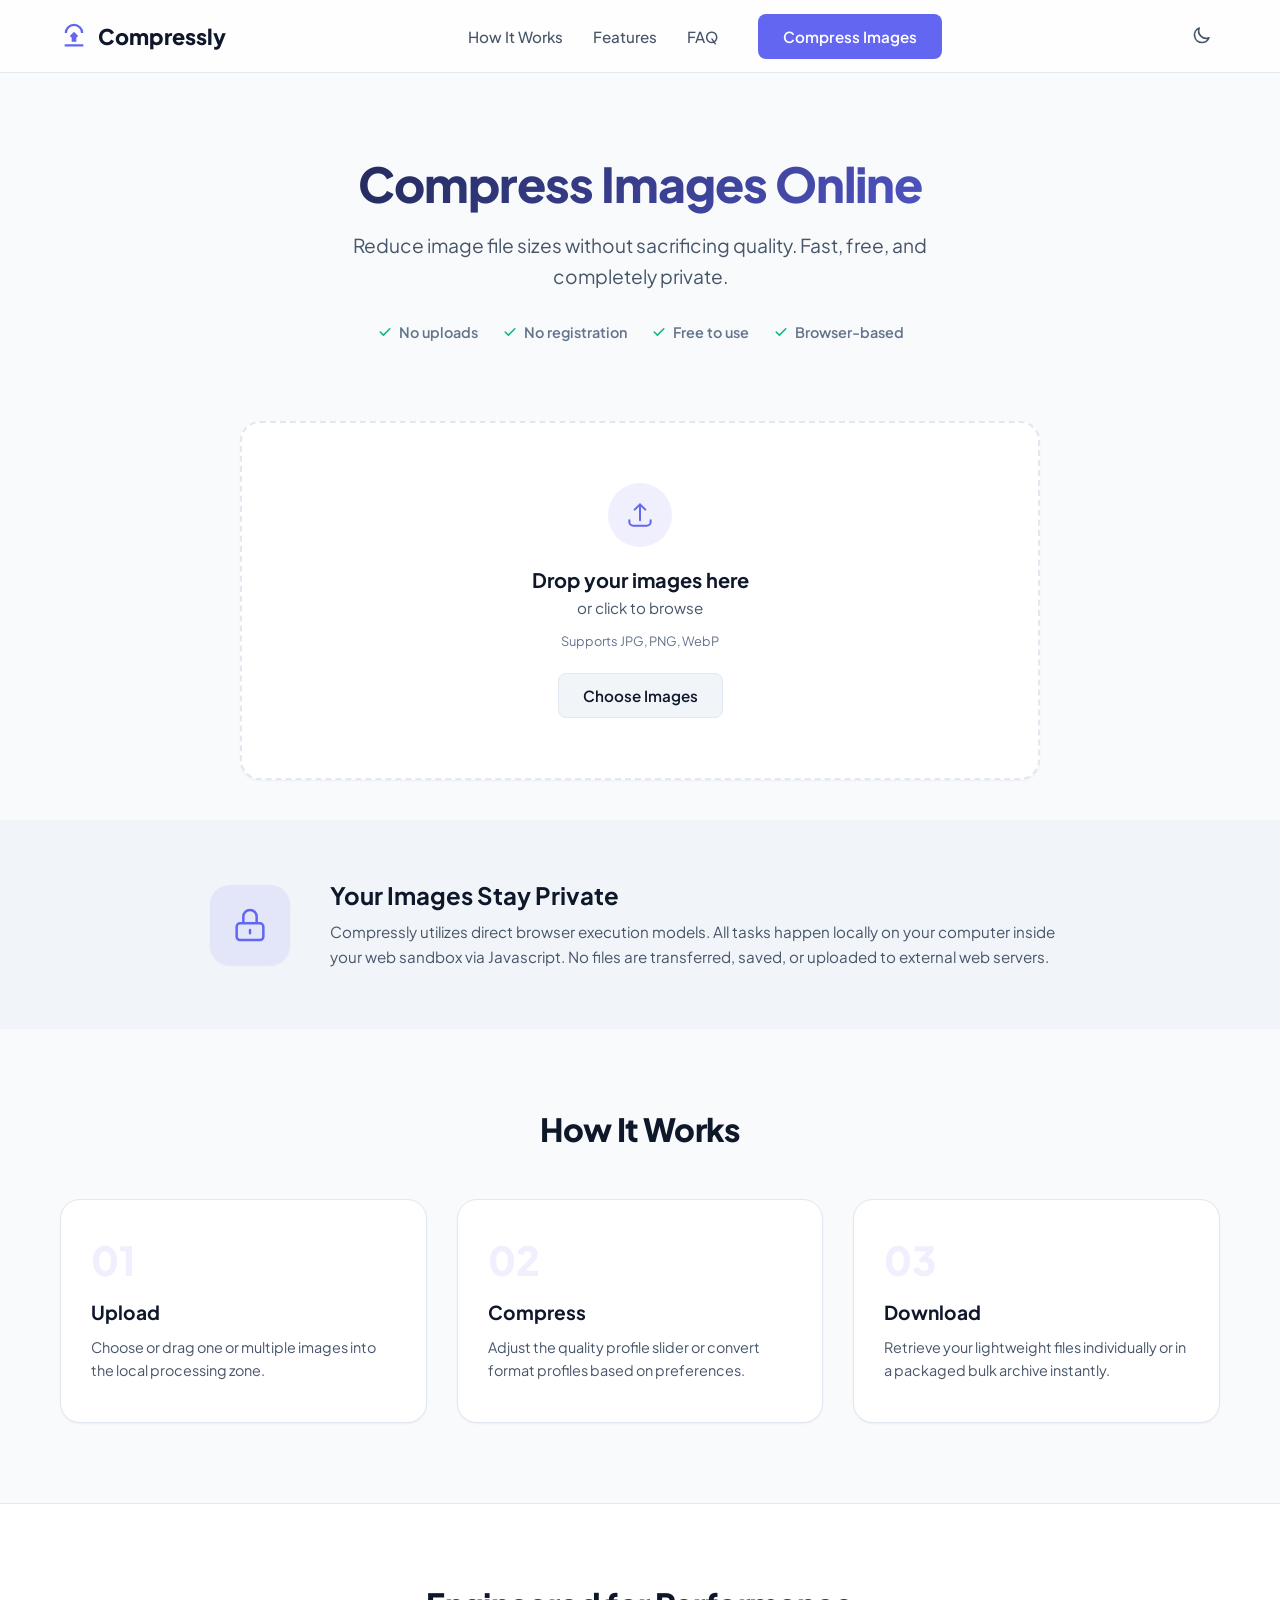
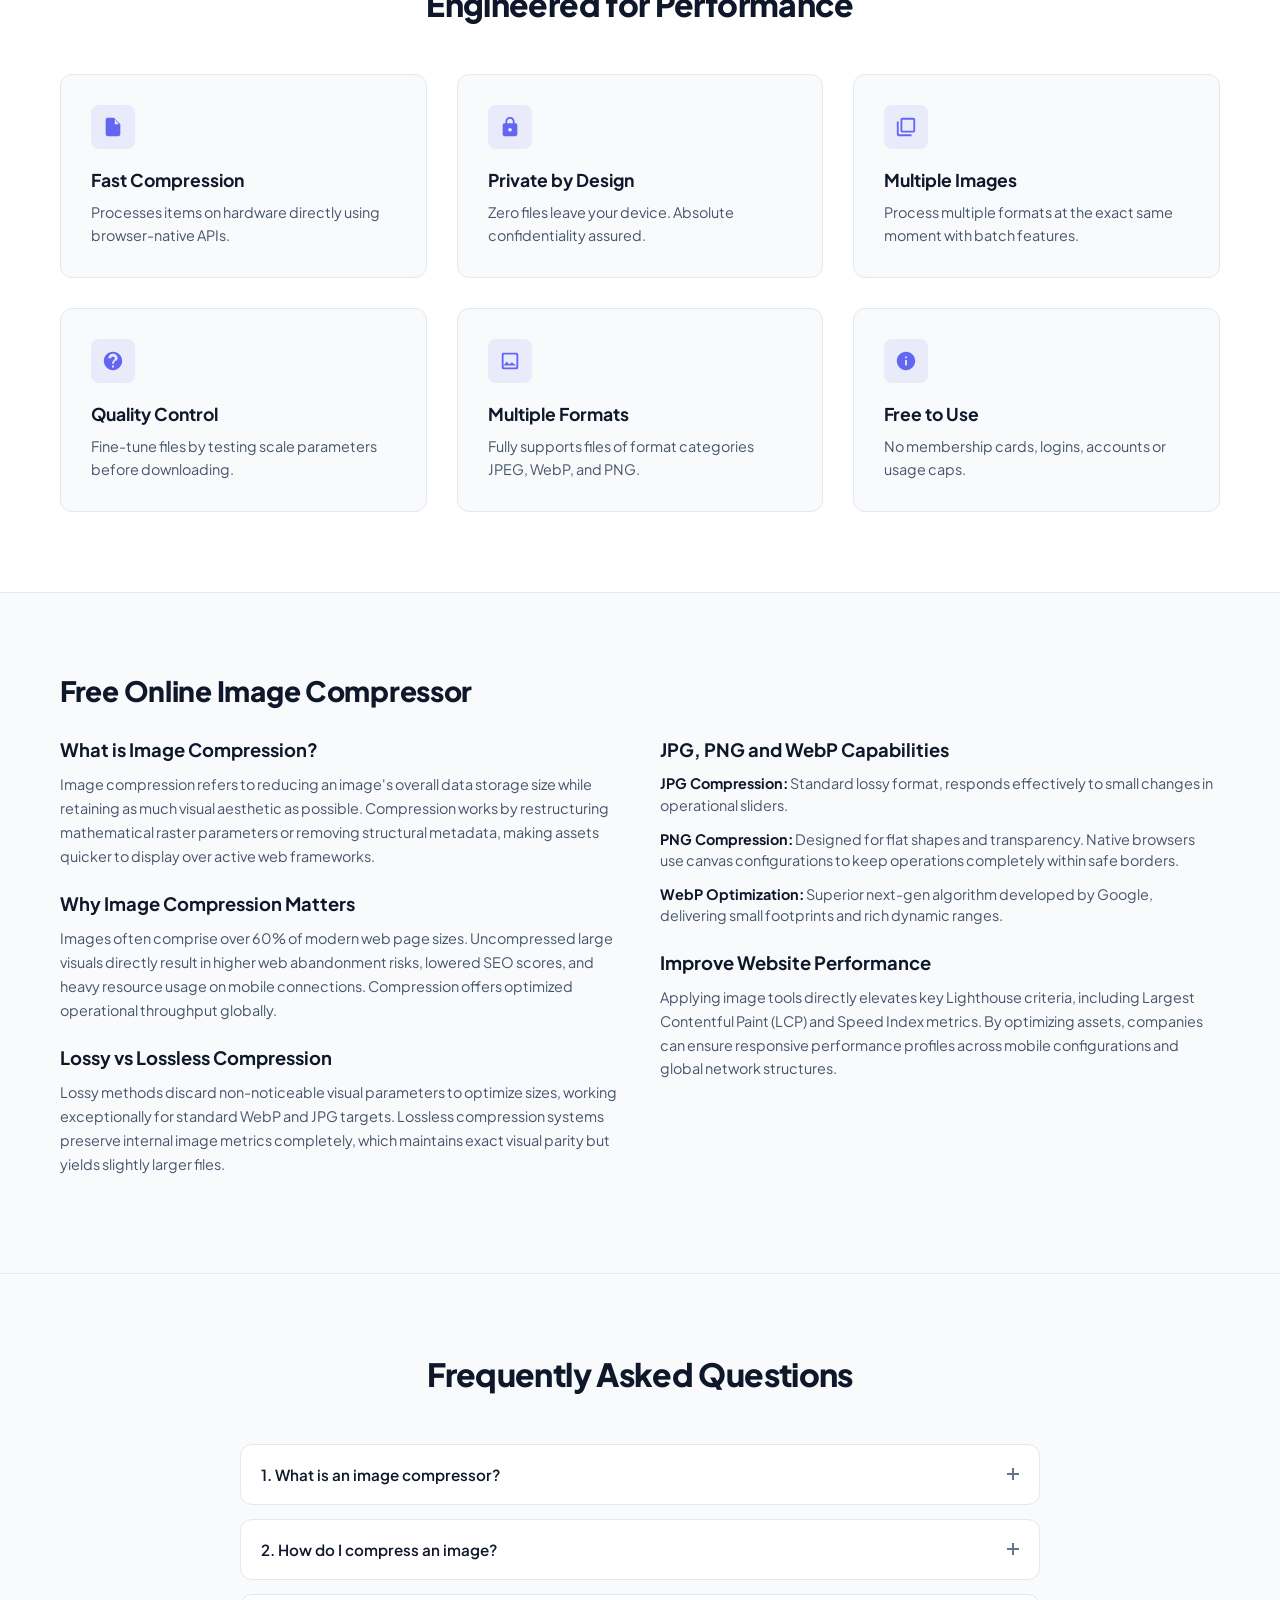
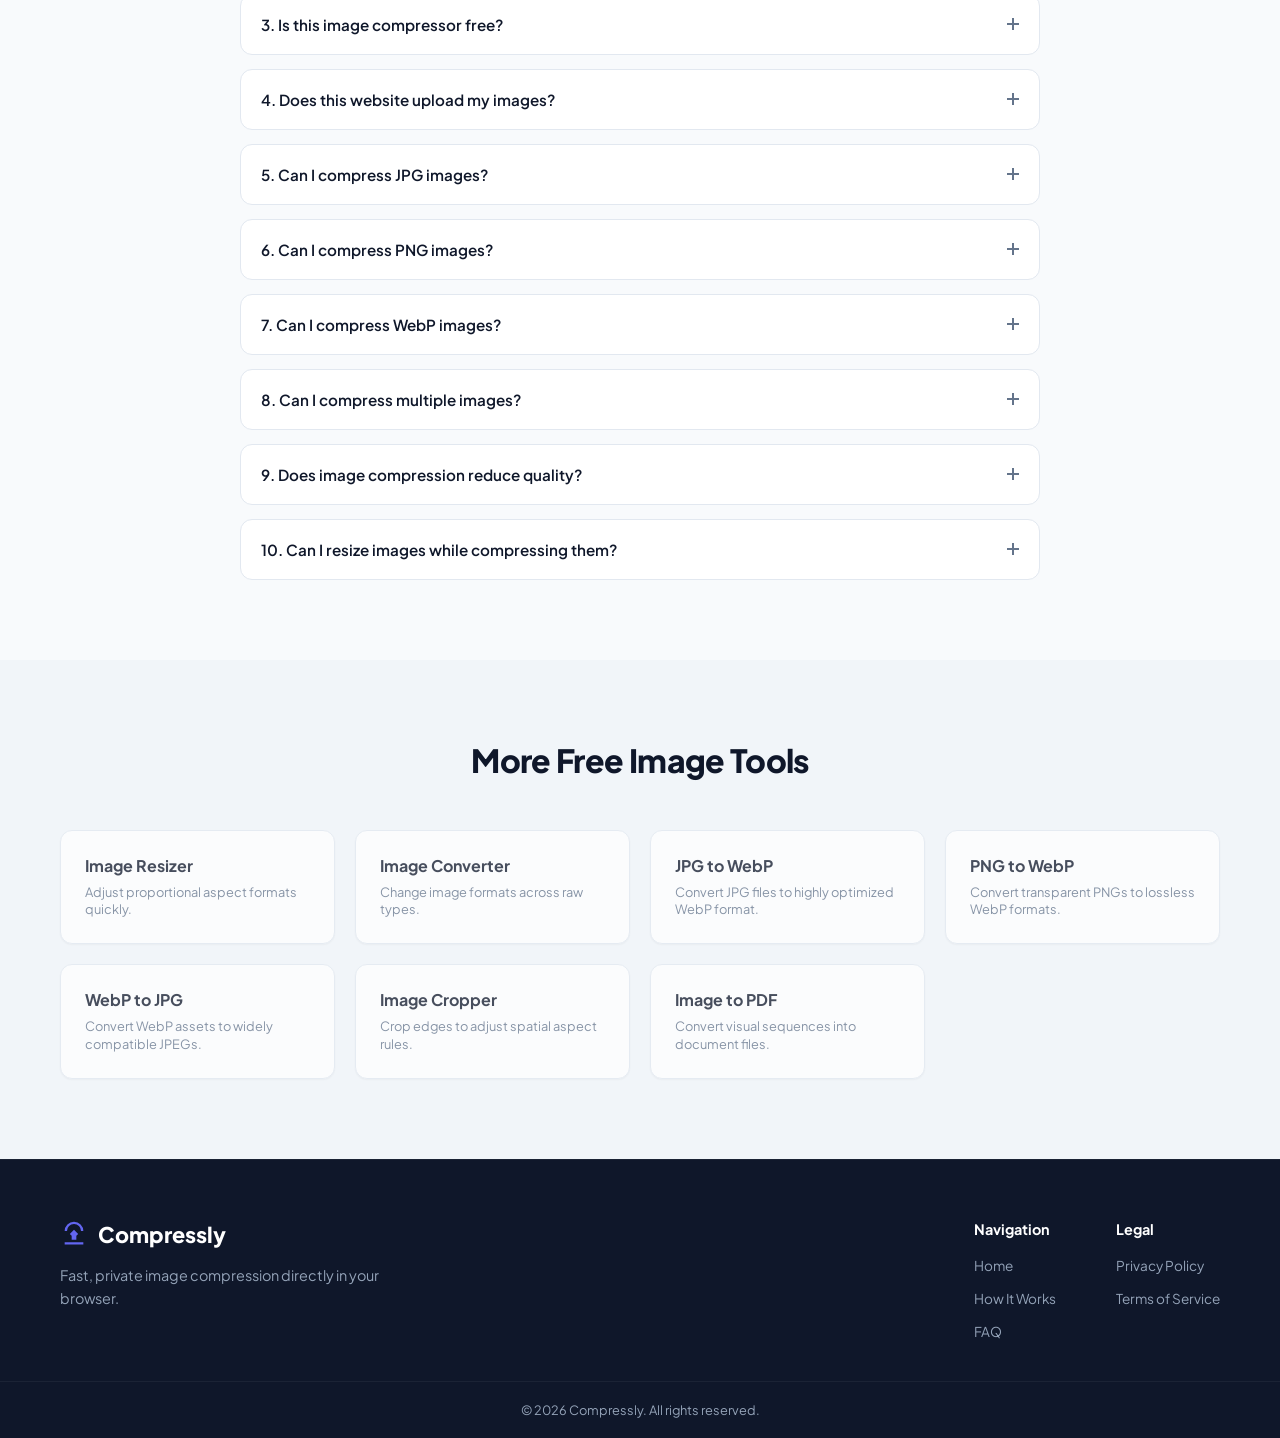
==== index.html @ 19b6eef5 "Add files via upload" ====
<!DOCTYPE html>
<html lang="en">
<head>
  <meta charset="UTF-8">
  <meta name="viewport" content="width=device-width, initial-scale=1.0">
  <title>Image Compressor - Compress Images Online Free | Compressly</title>
  <meta name="description" content="Compress JPG, PNG and WebP images online for free. Reduce image file size while maintaining quality. Fast, private and browser-based.">
  
  <!-- Canonical URL Placeholder -->
  <link rel="canonical" href="https://compressly.example.com/">
  
  <!-- Favicon References (Standard System Icons) -->
  <link rel="icon" type="image/svg+xml" href="data:image/svg+xml,%3Csvg xmlns='http://www.w3.org/2000/svg' viewBox='0 0 24 24' fill='%236366f1'%3E%3Cpath d='M4 19h16v2H4zm10-5.59L15.59 12 12 8.41 8.41 12 10 13.59V17h4zm-2-12a8 8 0 00-8 8h2a6 6 0 1112 0h2a8 8 0 00-8-8z'/%3E%3C/svg%3E">
  
  <!-- Open Graph / Facebook -->
  <meta property="og:type" content="website">
  <meta property="og:url" content="https://compressly.example.com/">
  <meta property="og:title" content="Image Compressor - Compress Images Online Free | Compressly">
  <meta property="og:description" content="Compress JPG, PNG and WebP images online for free. Reduce image file size while maintaining quality. Fast, private and browser-based.">
  <meta property="og:image" content="data:image/svg+xml,%3Csvg xmlns='http://www.w3.org/2000/svg' width='1200' height='630' viewBox='0 0 1200 630'%3E%3Crect width='100%25' height='100%25' fill='%230f172a'/%3E%3Ctext x='50%25' y='50%25' dominant-baseline='middle' text-anchor='middle' fill='%236366f1' font-family='sans-serif' font-size='64' font-weight='bold'%3ECompressly%3C/text%3E%3C/svg%3E">

  <!-- Twitter -->
  <meta property="twitter:card" content="summary_large_image">
  <meta property="twitter:url" content="https://compressly.example.com/">
  <meta property="twitter:title" content="Image Compressor - Compress Images Online Free | Compressly">
  <meta property="twitter:description" content="Compress JPG, PNG and WebP images online for free. Reduce image file size while maintaining quality. Fast, private and browser-based.">
  
  <meta name="theme-color" content="#6366f1">

  <!-- Stylesheet -->
  <link rel="stylesheet" href="style.css">

  <!-- Google Fonts Preconnect -->
  <link rel="preconnect" href="https://fonts.googleapis.com">
  <link rel="preconnect" href="https://fonts.gstatic.com" crossorigin>
  <link href="https://fonts.googleapis.com/css2?family=Plus+Jakarta+Sans:wght@400;500;600;700;800&display=swap" rel="stylesheet">

  <!-- JSZip CDN for in-browser client-side ZIP packaging -->
  <script src="https://cdnjs.cloudflare.com/ajax/libs/jszip/3.10.1/jszip.min.js" defer></script>
  
  <!-- Structured Data JSON-LD -->
  <script type="application/ld+json">
  {
    "@context": "https://schema.org",
    "@type": "SoftwareApplication",
    "name": "Compressly",
    "operatingSystem": "All",
    "applicationCategory": "MultimediaApplication",
    "offers": {
      "@type": "Offer",
      "price": "0",
      "priceCurrency": "USD"
    },
    "description": "Compress JPG, PNG and WebP images online for free. Reduce image file size while maintaining quality. Fast, private and browser-based image compressor."
  }
  </script>
</head>
<body>

  <!-- HEADER -->
  <header class="header">
    <div class="container header-container">
      <a href="index.html" class="logo" aria-label="Compressly Home">
        <svg class="logo-icon" xmlns="http://www.w3.org/2000/svg" viewBox="0 0 24 24" fill="currentColor">
          <path d="M4 19h16v2H4zm10-5.59L15.59 12 12 8.41 8.41 12 10 13.59V17h4zm-2-12a8 8 0 00-8 8h2a6 6 0 1112 0h2a8 8 0 00-8-8z"/>
        </svg>
        <span>Compressly</span>
      </a>

      <nav class="nav" id="navMenu">
        <ul class="nav-list">
          <li><a href="#how-it-works" class="nav-link">How It Works</a></li>
          <li><a href="#features" class="nav-link">Features</a></li>
          <li><a href="#faq" class="nav-link">FAQ</a></li>
        </ul>
        <a href="#compress-tool" class="btn btn-primary nav-btn">Compress Images</a>
      </nav>

      <div class="header-controls">
        <button id="themeToggle" class="theme-toggle" aria-label="Toggle visual theme">
          <!-- Moon Icon (Light Mode Visible) -->
          <svg class="icon-moon" xmlns="http://www.w3.org/2000/svg" fill="none" viewBox="0 0 24 24" stroke="currentColor">
            <path stroke-linecap="round" stroke-linejoin="round" stroke-width="2" d="M20.354 15.354A9 9 0 018.646 3.646 9.003 9.003 0 0012 21a9.003 9.003 0 008.354-5.646z" />
          </svg>
          <!-- Sun Icon (Dark Mode Visible) -->
          <svg class="icon-sun" xmlns="http://www.w3.org/2000/svg" fill="none" viewBox="0 0 24 24" stroke="currentColor">
            <path stroke-linecap="round" stroke-linejoin="round" stroke-width="2" d="M12 3v1m0 16v1m9-9h-1M4 12H3m15.364-6.364l-.707.707M6.343 17.657l-.707.707m0-12.728l.707.707m12.728 12.728l.707.707M12 8a4 4 0 100 8 4 4 0 000-8z" />
          </svg>
        </button>

        <button class="hamburger" id="hamburgerBtn" aria-label="Toggle navigation menu" aria-expanded="false">
          <span class="bar"></span>
          <span class="bar"></span>
          <span class="bar"></span>
        </button>
      </div>
    </div>
  </header>

  <main>
    <!-- HERO SECTION -->
    <section class="hero">
      <div class="container hero-container">
        <h1 class="hero-title">Compress Images Online</h1>
        <p class="hero-subtitle">Reduce image file sizes without sacrificing quality. Fast, free, and completely private.</p>
        
        <div class="trust-indicators">
          <span class="trust-item">
            <svg class="trust-icon" viewBox="0 0 20 20" fill="currentColor">
              <path fill-rule="evenodd" d="M16.707 5.293a1 1 0 010 1.414l-8 8a1 1 0 01-1.414 0l-4-4a1 1 0 011.414-1.414L8 12.586l7.293-7.293a1 1 0 011.414 0z" clip-rule="evenodd"/>
            </svg>
            No uploads
          </span>
          <span class="trust-item">
            <svg class="trust-icon" viewBox="0 0 20 20" fill="currentColor">
              <path fill-rule="evenodd" d="M16.707 5.293a1 1 0 010 1.414l-8 8a1 1 0 01-1.414 0l-4-4a1 1 0 011.414-1.414L8 12.586l7.293-7.293a1 1 0 011.414 0z" clip-rule="evenodd"/>
            </svg>
            No registration
          </span>
          <span class="trust-item">
            <svg class="trust-icon" viewBox="0 0 20 20" fill="currentColor">
              <path fill-rule="evenodd" d="M16.707 5.293a1 1 0 010 1.414l-8 8a1 1 0 01-1.414 0l-4-4a1 1 0 011.414-1.414L8 12.586l7.293-7.293a1 1 0 011.414 0z" clip-rule="evenodd"/>
            </svg>
            Free to use
          </span>
          <span class="trust-item">
            <svg class="trust-icon" viewBox="0 0 20 20" fill="currentColor">
              <path fill-rule="evenodd" d="M16.707 5.293a1 1 0 010 1.414l-8 8a1 1 0 01-1.414 0l-4-4a1 1 0 011.414-1.414L8 12.586l7.293-7.293a1 1 0 011.414 0z" clip-rule="evenodd"/>
            </svg>
            Browser-based
          </span>
        </div>
      </div>
    </section>

    <!-- COMPRESSION TOOL MAIN SECTION -->
    <section class="tool-section" id="compress-tool">
      <div class="container">
        
        <!-- Dropzone Box -->
        <div class="upload-zone" id="dropZone" tabindex="0" role="button" aria-label="Drop your images here or click to browse">
          <input type="file" id="fileInput" multiple accept="image/jpeg, image/png, image/webp" class="file-input-hidden" aria-hidden="true">
          <div class="upload-content">
            <div class="upload-icon-wrapper">
              <svg class="upload-icon" xmlns="http://www.w3.org/2000/svg" fill="none" viewBox="0 0 24 24" stroke="currentColor">
                <path stroke-linecap="round" stroke-linejoin="round" stroke-width="1.5" d="M4 16v1a3 3 0 003 3h10a3 3 0 003-3v-1m-4-8l-4-4m0 0L8 8m4-4v12" />
              </svg>
            </div>
            <p class="upload-main-text">Drop your images here</p>
            <p class="upload-sub-text">or click to browse</p>
            <p class="upload-formats">Supports JPG, PNG, WebP</p>
            <button class="btn btn-secondary btn-upload-alt" type="button">Choose Images</button>
          </div>
        </div>

        <div id="workspace" class="workspace hidden">
          
          <!-- Statistics Bar -->
          <div class="stats-bar hidden" id="statsBar">
            <div class="stat-card">
              <span class="stat-label">Processed</span>
              <span class="stat-value" id="statProcessed">0 Images</span>
            </div>
            <div class="stat-card">
              <span class="stat-label">Original Size</span>
              <span class="stat-value" id="statOriginal">0 B</span>
            </div>
            <div class="stat-card">
              <span class="stat-label">New Size</span>
              <span class="stat-value" id="statCompressed">0 B</span>
            </div>
            <div class="stat-card highlight">
              <span class="stat-label">Total Saved</span>
              <span class="stat-value" id="statSaved">0%</span>
            </div>
          </div>

          <div class="workspace-grid">
            <!-- Settings Panel -->
            <aside class="settings-panel">
              <h2 class="section-subtitle">Compression Settings</h2>
              
              <div class="setting-group">
                <div class="setting-header">
                  <label for="qualitySlider" class="setting-label">Quality: <span id="qualityVal">80</span>%</label>
                </div>
                <input type="range" id="qualitySlider" min="10" max="100" value="80" class="slider">
                <p class="setting-tip">Lower quality produces smaller files.</p>
              </div>

              <div class="setting-group">
                <label for="formatSelect" class="setting-label">Output Format</label>
                <div class="select-wrapper">
                  <select id="formatSelect" class="select-input">
                    <option value="auto">Auto (Same as Original)</option>
                    <option value="jpeg">JPEG</option>
                    <option value="png">PNG</option>
                    <option value="webp" selected>WebP</option>
                  </select>
                </div>
                <p class="setting-tip info-tip hidden" id="pngWarning">
                  Note: Standard PNG is a lossless format. While transparency is preserved, canvas-based compression limits the impact of quality variables on raw PNGs. Convert to WebP or JPEG for major size reductions.
                </p>
              </div>

              <div class="setting-group checkbox-group">
                <label class="checkbox-container">
                  <input type="checkbox" id="resizeCheckbox">
                  <span class="custom-checkbox"></span>
                  Resize Images
                </label>
              </div>

              <div class="resize-dimensions hidden" id="resizeDimensions">
                <div class="dimension-inputs">
                  <div class="dimension-field">
                    <label for="maxWidth">Max Width (px)</label>
                    <input type="number" id="maxWidth" placeholder="e.g. 1920" min="1">
                  </div>
                  <div class="dimension-field">
                    <label for="maxHeight">Max Height (px)</label>
                    <input type="number" id="maxHeight" placeholder="e.g. 1080" min="1">
                  </div>
                </div>
                <p class="setting-tip">Aspect ratio is preserved. Images are never upscaled.</p>
              </div>

              <div class="action-buttons-group">
                <button id="compressBtn" class="btn btn-primary btn-block">
                  <span id="compressBtnText">Compress Images</span>
                </button>
                <div class="sub-actions">
                  <button id="downloadAllBtn" class="btn btn-success btn-block hidden">Download All (ZIP)</button>
                  <button id="clearAllBtn" class="btn btn-outline btn-block">Clear All</button>
                </div>
              </div>
            </aside>

            <!-- Image Queue & List -->
            <div class="queue-container">
              <div class="queue-header">
                <h2 class="section-subtitle">Image Queue (<span id="queueCount">0</span>)</h2>
              </div>
              <div class="image-list" id="imageList">
                <!-- Image items populated by JS -->
              </div>
            </div>
          </div>

          <!-- BEFORE / AFTER PREVIEW DRAWER -->
          <div class="comparison-section hidden" id="comparisonSection">
            <h3 class="comparison-title">Interactive Comparison</h3>
            <p class="comparison-subtitle">Select an image card above to compare original versus compressed versions.</p>
            <div class="comparison-grid">
              <div class="comparison-card">
                <div class="comparison-header">Original (<span id="compOrigSize">0 KB</span>)</div>
                <div class="comparison-view-wrapper">
                  <img id="compOrigImg" src="" alt="Original View">
                </div>
                <div class="comparison-footer" id="compOrigDim">0 x 0 px</div>
              </div>
              <div class="comparison-card">
                <div class="comparison-header highlighted">Compressed (<span id="compNewSize">0 KB</span>)</div>
                <div class="comparison-view-wrapper">
                  <img id="compNewImg" src="" alt="Compressed View">
                </div>
                <div class="comparison-footer" id="compNewDim">0 x 0 px - Saved <span id="compSavings">0%</span></div>
              </div>
            </div>
          </div>

        </div>

      </div>
    </section>

    <!-- PRIVACY ASSURANCE SECTION -->
    <section class="privacy-section">
      <div class="container privacy-container">
        <div class="privacy-icon-card">
          <svg class="privacy-icon" xmlns="http://www.w3.org/2000/svg" fill="none" viewBox="0 0 24 24" stroke="currentColor">
            <path stroke-linecap="round" stroke-linejoin="round" stroke-width="1.5" d="M12 15v2m-6 4h12a2 2 0 002-2v-6a2 2 0 00-2-2H6a2 2 0 00-2 2v6a2 2 0 002 2zm10-10V7a4 4 0 00-8 0v4h8z" />
          </svg>
        </div>
        <div class="privacy-text-content">
          <h2 class="privacy-title">Your Images Stay Private</h2>
          <p class="privacy-text">Compressly utilizes direct browser execution models. All tasks happen locally on your computer inside your web sandbox via Javascript. No files are transferred, saved, or uploaded to external web servers.</p>
        </div>
      </div>
    </section>

    <!-- HOW IT WORKS SECTION -->
    <section class="how-it-works" id="how-it-works">
      <div class="container">
        <h2 class="section-title text-center">How It Works</h2>
        <div class="steps-grid">
          <div class="step-card">
            <div class="step-number">01</div>
            <h3 class="step-heading">Upload</h3>
            <p class="step-desc">Choose or drag one or multiple images into the local processing zone.</p>
          </div>
          <div class="step-card">
            <div class="step-number">02</div>
            <h3 class="step-heading">Compress</h3>
            <p class="step-desc">Adjust the quality profile slider or convert format profiles based on preferences.</p>
          </div>
          <div class="step-card">
            <div class="step-number">03</div>
            <h3 class="step-heading">Download</h3>
            <p class="step-desc">Retrieve your lightweight files individually or in a packaged bulk archive instantly.</p>
          </div>
        </div>
      </div>
    </section>

    <!-- FEATURES SECTION -->
    <section class="features" id="features">
      <div class="container">
        <h2 class="section-title text-center">Engineered for Performance</h2>
        <div class="features-grid">
          <div class="feature-card">
            <div class="feature-icon-wrapper">
              <svg viewBox="0 0 24 24" fill="currentColor"><path d="M13 2H6a2 2 0 00-2 2v16a2 2 0 002 2h12a2 2 0 002-2V9l-7-7zm1 7V3.5L18.5 9H14z"/></svg>
            </div>
            <h3 class="feature-title">Fast Compression</h3>
            <p class="feature-desc">Processes items on hardware directly using browser-native APIs.</p>
          </div>
          <div class="feature-card">
            <div class="feature-icon-wrapper">
              <svg viewBox="0 0 24 24" fill="currentColor"><path d="M18 8h-1V6c0-2.76-2.24-5-5-5S7 3.24 7 6v2H6c-1.1 0-2 .9-2 2v10c0 1.1.9 2 2 2h12c1.1 0 2-.9 2-2V10c0-1.1-.9-2-2-2zm-6 9c-1.1 0-2-.9-2-2s.9-2 2-2 2 .9 2 2-.9 2-2 2zm3.1-9H8.9V6c0-1.71 1.39-3.1 3.1-3.1 1.71 0 3.1 1.39 3.1 3.1v2z"/></svg>
            </div>
            <h3 class="feature-title">Private by Design</h3>
            <p class="feature-desc">Zero files leave your device. Absolute confidentiality assured.</p>
          </div>
          <div class="feature-card">
            <div class="feature-icon-wrapper">
              <svg viewBox="0 0 24 24" fill="currentColor"><path d="M4 6H2v14c0 1.1.9 2 2 2h14v-2H4V6zm16-4H8c-1.1 0-2 .9-2 2v12c0 1.1.9 2 2 2h12c1.1 0 2-.9 2-2V4c0-1.1-.9-2-2-2zm0 14H8V4h12v12z"/></svg>
            </div>
            <h3 class="feature-title">Multiple Images</h3>
            <p class="feature-desc">Process multiple formats at the exact same moment with batch features.</p>
          </div>
          <div class="feature-card">
            <div class="feature-icon-wrapper">
              <svg viewBox="0 0 24 24" fill="currentColor"><path d="M12 2C6.48 2 2 6.48 2 12s4.48 10 10 10 10-4.48 10-10S17.52 2 12 2zm1 17h-2v-2h2v2zm2.07-7.75l-.9.92C13.45 12.9 13 13.5 13 15h-2v-.5c0-1.1.45-2.1 1.17-2.83l1.24-1.26c.37-.36.59-.86.59-1.41 0-1.1-.9-2-2-2s-2 .9-2 2H7c0-2.76 2.24-5 5-5s5 2.24 5 5c0 1.04-.42 1.99-1.07 2.75z"/></svg>
            </div>
            <h3 class="feature-title">Quality Control</h3>
            <p class="feature-desc">Fine-tune files by testing scale parameters before downloading.</p>
          </div>
          <div class="feature-card">
            <div class="feature-icon-wrapper">
              <svg viewBox="0 0 24 24" fill="currentColor"><path d="M19 3H5c-1.1 0-2 .9-2 2v14c0 1.1.9 2 2 2h14c1.1 0 2-.9 2-2V5c0-1.1-.9-2-2-2zm-1 16H6c-.55 0-1-.45-1-1V6c0-.55.45-1 1-1h12c.55 0 1 .45 1 1v12c0 .55-.45 1-1 1zm-4.5-5L11 15.51 8.5 12.5 5 17h14l-4.5-3z"/></svg>
            </div>
            <h3 class="feature-title">Multiple Formats</h3>
            <p class="feature-desc">Fully supports files of format categories JPEG, WebP, and PNG.</p>
          </div>
          <div class="feature-card">
            <div class="feature-icon-wrapper">
              <svg viewBox="0 0 24 24" fill="currentColor"><path d="M12 2C6.48 2 2 6.48 2 12s4.48 10 10 10 10-4.48 10-10S17.52 2 12 2zm1 15h-2v-6h2v6zm0-8h-2V7h2v2z"/></svg>
            </div>
            <h3 class="feature-title">Free to Use</h3>
            <p class="feature-desc">No membership cards, logins, accounts or usage caps.</p>
          </div>
        </div>
      </div>
    </section>

    <!-- IN-DEPTH SEO KNOWLEDGE SECTION -->
    <section class="seo-content-section">
      <div class="container">
        <h2>Free Online Image Compressor</h2>
        
        <div class="seo-grid">
          <div class="seo-column">
            <h3>What is Image Compression?</h3>
            <p>Image compression refers to reducing an image's overall data storage size while retaining as much visual aesthetic as possible. Compression works by restructuring mathematical raster parameters or removing structural metadata, making assets quicker to display over active web frameworks.</p>
            
            <h3>Why Image Compression Matters</h3>
            <p>Images often comprise over 60% of modern web page sizes. Uncompressed large visuals directly result in higher web abandonment risks, lowered SEO scores, and heavy resource usage on mobile connections. Compression offers optimized operational throughput globally.</p>

            <h3>Lossy vs Lossless Compression</h3>
            <p>Lossy methods discard non-noticeable visual parameters to optimize sizes, working exceptionally for standard WebP and JPG targets. Lossless compression systems preserve internal image metrics completely, which maintains exact visual parity but yields slightly larger files.</p>
          </div>

          <div class="seo-column">
            <h3>JPG, PNG and WebP Capabilities</h3>
            <ul>
              <li><strong>JPG Compression:</strong> Standard lossy format, responds effectively to small changes in operational sliders.</li>
              <li><strong>PNG Compression:</strong> Designed for flat shapes and transparency. Native browsers use canvas configurations to keep operations completely within safe borders.</li>
              <li><strong>WebP Optimization:</strong> Superior next-gen algorithm developed by Google, delivering small footprints and rich dynamic ranges.</li>
            </ul>

            <h3>Improve Website Performance</h3>
            <p>Applying image tools directly elevates key Lighthouse criteria, including Largest Contentful Paint (LCP) and Speed Index metrics. By optimizing assets, companies can ensure responsive performance profiles across mobile configurations and global network structures.</p>
          </div>
        </div>
      </div>
    </section>

    <!-- FAQ SECTION (ACCORDION) -->
    <section class="faq" id="faq">
      <div class="container">
        <h2 class="section-title text-center">Frequently Asked Questions</h2>
        
        <div class="faq-accordion">
          <div class="faq-item">
            <button class="faq-question">
              <span>1. What is an image compressor?</span>
              <span class="faq-icon"></span>
            </button>
            <div class="faq-answer">
              <p>An image compressor is a utility program that utilizes algorithmic formulas to process visual dimensions or structural properties, lowering overall file sizes for swift loading capabilities online.</p>
            </div>
          </div>

          <div class="faq-item">
            <button class="faq-question">
              <span>2. How do I compress an image?</span>
              <span class="faq-icon"></span>
            </button>
            <div class="faq-answer">
              <p>Drag files into our designated interface dropzone, select the target format and quality slider settings, and click "Compress Images". Your processed files will be ready to download in seconds.</p>
            </div>
          </div>

          <div class="faq-item">
            <button class="faq-question">
              <span>3. Is this image compressor free?</span>
              <span class="faq-icon"></span>
            </button>
            <div class="faq-answer">
              <p>Yes. Compressly operates as an entirely free utility with zero subscription costs, platform memberships, or usage restrictions.</p>
            </div>
          </div>

          <div class="faq-item">
            <button class="faq-question">
              <span>4. Does this website upload my images?</span>
              <span class="faq-icon"></span>
            </button>
            <div class="faq-answer">
              <p>No. Operations run entirely within your local browser runtime. File information is processed using offline-capable system hooks rather than external servers.</p>
            </div>
          </div>

          <div class="faq-item">
            <button class="faq-question">
              <span>5. Can I compress JPG images?</span>
              <span class="faq-icon"></span>
            </button>
            <div class="faq-answer">
              <p>Yes, JPG is fully supported. Adjusting the quality slider directly alters the internal matrix structures of JPG targets to maximize storage efficiency.</p>
            </div>
          </div>

          <div class="faq-item">
            <button class="faq-question">
              <span>6. Can I compress PNG images?</span>
              <span class="faq-icon"></span>
            </button>
            <div class="faq-answer">
              <p>Yes. PNG files are processed losslessly to protect transparent pixels. For substantial size savings, we recommend converting your input PNG files to WebP or JPG.</p>
            </div>
          </div>

          <div class="faq-item">
            <button class="faq-question">
              <span>7. Can I compress WebP images?</span>
              <span class="faq-icon"></span>
            </button>
            <div class="faq-answer">
              <p>Yes. WebP supports robust compression levels, offering rich graphics profiles at significantly smaller file sizes.</p>
            </div>
          </div>

          <div class="faq-item">
            <button class="faq-question">
              <span>8. Can I compress multiple images?</span>
              <span class="faq-icon"></span>
            </button>
            <div class="faq-answer">
              <p>Yes, we support concurrent batch operations. Drag several items together and compile them instantly into a ZIP package.</p>
            </div>
          </div>

          <div class="faq-item">
            <button class="faq-question">
              <span>9. Does image compression reduce quality?</span>
              <span class="faq-icon"></span>
            </button>
            <div class="faq-answer">
              <p>Our tool reduces non-visible digital artifacts first. Setting values to 75-85% typically reduces file sizes significantly with minimal impact on visible quality.</p>
            </div>
          </div>

          <div class="faq-item">
            <button class="faq-question">
              <span>10. Can I resize images while compressing them?</span>
              <span class="faq-icon"></span>
            </button>
            <div class="faq-answer">
              <p>Yes. Toggle the "Resize Images" option to apply maximum width and height bounds while maintaining the original aspect ratio.</p>
            </div>
          </div>
        </div>
      </div>
    </section>

    <!-- MORE FREE IMAGE TOOLS SECTION (SEO ROUTING STUBS) -->
    <section class="related-tools">
      <div class="container">
        <h2 class="section-title text-center">More Free Image Tools</h2>
        <div class="tools-grid">
          <a href="/image-resizer.html" class="tool-card disabled-link">
            <h4>Image Resizer</h4>
            <p>Adjust proportional aspect formats quickly.</p>
          </a>
          <a href="/image-converter.html" class="tool-card disabled-link">
            <h4>Image Converter</h4>
            <p>Change image formats across raw types.</p>
          </a>
          <a href="/jpg-to-webp.html" class="tool-card disabled-link">
            <h4>JPG to WebP</h4>
            <p>Convert JPG files to highly optimized WebP format.</p>
          </a>
          <a href="/png-to-webp.html" class="tool-card disabled-link">
            <h4>PNG to WebP</h4>
            <p>Convert transparent PNGs to lossless WebP formats.</p>
          </a>
          <a href="/webp-to-jpg.html" class="tool-card disabled-link">
            <h4>WebP to JPG</h4>
            <p>Convert WebP assets to widely compatible JPEGs.</p>
          </a>
          <a href="/image-cropper.html" class="tool-card disabled-link">
            <h4>Image Cropper</h4>
            <p>Crop edges to adjust spatial aspect rules.</p>
          </a>
          <a href="/image-to-pdf.html" class="tool-card disabled-link">
            <h4>Image to PDF</h4>
            <p>Convert visual sequences into document files.</p>
          </a>
        </div>
      </div>
    </section>
  </main>

  <!-- FOOTER -->
  <footer class="footer">
    <div class="container footer-container">
      <div class="footer-info">
        <div class="logo">
          <svg class="logo-icon" xmlns="http://www.w3.org/2000/svg" viewBox="0 0 24 24" fill="currentColor">
            <path d="M4 19h16v2H4zm10-5.59L15.59 12 12 8.41 8.41 12 10 13.59V17h4zm-2-12a8 8 0 00-8 8h2a6 6 0 1112 0h2a8 8 0 00-8-8z"/>
          </svg>
          <span>Compressly</span>
        </div>
        <p class="footer-text">Fast, private image compression directly in your browser.</p>
      </div>
      
      <div class="footer-links">
        <ul class="footer-list">
          <li><strong>Navigation</strong></li>
          <li><a href="#" class="footer-link">Home</a></li>
          <li><a href="#how-it-works" class="footer-link">How It Works</a></li>
          <li><a href="#faq" class="footer-link">FAQ</a></li>
        </ul>
        <ul class="footer-list">
          <li><strong>Legal</strong></li>
          <li><a href="#" class="footer-link">Privacy Policy</a></li>
          <li><a href="#" class="footer-link">Terms of Service</a></li>
        </ul>
      </div>
    </div>
    <div class="footer-bottom">
      <p>&copy; 2026 Compressly. All rights reserved.</p>
    </div>
  </footer>

  <script src="script.js"></script>
</body>
</html>
---- style.css ----
/* ==========================================================================
   RESET & GLOBAL VARIABLES
   ========================================================================== */
:root {
  /* Font Family */
  --font-sans: 'Plus Jakarta Sans', -apple-system, BlinkMacSystemFont, "Segoe UI", Roboto, Helvetica, Arial, sans-serif;

  /* Light Theme Variables */
  --bg-primary: #f8fafc;
  --bg-secondary: #ffffff;
  --bg-accent: #f1f5f9;
  --bg-darker: #e2e8f0;
  
  --text-primary: #0f172a;
  --text-secondary: #475569;
  --text-muted: #64748b;
  
  --primary-color: #6366f1;
  --primary-hover: #4f46e5;
  --primary-light: rgba(99, 102, 241, 0.1);
  
  --success-color: #10b981;
  --success-hover: #059669;
  --success-light: rgba(16, 185, 129, 0.1);
  
  --error-color: #ef4444;
  --error-light: rgba(239, 68, 68, 0.1);

  --border-color: #e2e8f0;
  --border-hover: #cbd5e1;
  
  --shadow-sm: 0 1px 2px 0 rgba(0, 0, 0, 0.05);
  --shadow-md: 0 4px 6px -1px rgba(0, 0, 0, 0.1), 0 2px 4px -1px rgba(0, 0, 0, 0.06);
  --shadow-lg: 0 10px 15px -3px rgba(0, 0, 0, 0.1), 0 4px 6px -2px rgba(0, 0, 0, 0.05);
  
  --radius-sm: 8px;
  --radius-md: 12px;
  --radius-lg: 20px;
  --radius-full: 9999px;

  --transition-smooth: all 0.3s cubic-bezier(0.4, 0, 0.2, 1);
}

/* Dark Theme Variables Override */
[data-theme="dark"] {
  --bg-primary: #0b0f19;
  --bg-secondary: #151f32;
  --bg-accent: #1e293b;
  --bg-darker: #0f172a;
  
  --text-primary: #f8fafc;
  --text-secondary: #cbd5e1;
  --text-muted: #94a3b8;
  
  --primary-color: #818cf8;
  --primary-hover: #6366f1;
  --primary-light: rgba(129, 140, 248, 0.15);
  
  --success-color: #34d399;
  --success-hover: #10b981;
  --success-light: rgba(52, 211, 153, 0.15);
  
  --border-color: #334155;
  --border-hover: #475569;
  
  --shadow-sm: 0 1px 2px 0 rgba(0, 0, 0, 0.3);
  --shadow-md: 0 4px 6px -1px rgba(0, 0, 0, 0.4), 0 2px 4px -1px rgba(0, 0, 0, 0.3);
  --shadow-lg: 0 10px 15px -3px rgba(0, 0, 0, 0.4), 0 4px 6px -2px rgba(0, 0, 0, 0.3);
}

* {
  box-sizing: border-box;
  margin: 0;
  padding: 0;
}

html {
  scroll-behavior: smooth;
  font-family: var(--font-sans);
  font-size: 16px;
  color: var(--text-primary);
  background-color: var(--bg-primary);
  transition: background-color 0.3s ease, color 0.3s ease;
}

body {
  min-height: 100vh;
  display: flex;
  flex-direction: column;
  overflow-x: hidden;
  -webkit-font-smoothing: antialiased;
}

a {
  color: inherit;
  text-decoration: none;
}

ul {
  list-style: none;
}

img {
  max-width: 100%;
  height: auto;
  display: block;
}

.container {
  width: 100%;
  max-width: 1200px;
  margin-left: auto;
  margin-right: auto;
  padding-left: 20px;
  padding-right: 20px;
}

/* ==========================================================================
   BUTTONS & CONTROLS
   ========================================================================== */
.btn {
  display: inline-flex;
  align-items: center;
  justify-content: center;
  font-family: inherit;
  font-size: 0.95rem;
  font-weight: 600;
  padding: 12px 24px;
  border-radius: var(--radius-sm);
  border: 1px solid transparent;
  cursor: pointer;
  transition: var(--transition-smooth);
}

.btn-primary {
  background-color: var(--primary-color);
  color: #ffffff;
}

.btn-primary:hover {
  background-color: var(--primary-hover);
}

.btn-secondary {
  background-color: var(--bg-accent);
  color: var(--text-primary);
  border-color: var(--border-color);
}

.btn-secondary:hover {
  background-color: var(--bg-darker);
  border-color: var(--border-hover);
}

.btn-success {
  background-color: var(--success-color);
  color: #ffffff;
}

.btn-success:hover {
  background-color: var(--success-hover);
}

.btn-outline {
  background-color: transparent;
  color: var(--text-primary);
  border-color: var(--border-color);
}

.btn-outline:hover {
  background-color: var(--bg-accent);
  border-color: var(--border-hover);
}

.btn-block {
  width: 100%;
}

.btn-sm {
  padding: 6px 12px;
  font-size: 0.85rem;
}

/* Disabled UI Links */
.disabled-link {
  pointer-events: none;
  opacity: 0.75;
}

/* Focus outline for accessibility */
button:focus-visible,
a:focus-visible,
input:focus-visible,
select:focus-visible,
[role="button"]:focus-visible {
  outline: 2px solid var(--primary-color);
  outline-offset: 2px;
}

/* ==========================================================================
   HEADER / STICKY NAV
   ========================================================================== */
.header {
  position: sticky;
  top: 0;
  z-index: 100;
  background-color: rgba(255, 255, 255, 0.8);
  backdrop-filter: blur(8px);
  -webkit-backdrop-filter: blur(8px);
  border-bottom: 1px solid var(--border-color);
  transition: var(--transition-smooth);
}

[data-theme="dark"] .header {
  background-color: rgba(11, 15, 25, 0.8);
}

.header-container {
  height: 72px;
  display: flex;
  align-items: center;
  justify-content: space-between;
}

.logo {
  display: flex;
  align-items: center;
  gap: 10px;
  font-size: 1.35rem;
  font-weight: 800;
  color: var(--text-primary);
}

.logo-icon {
  width: 28px;
  height: 28px;
  color: var(--primary-color);
}

.nav {
  display: flex;
  align-items: center;
  gap: 40px;
}

.nav-list {
  display: flex;
  gap: 30px;
}

.nav-link {
  font-size: 0.95rem;
  font-weight: 500;
  color: var(--text-secondary);
  transition: var(--transition-smooth);
}

.nav-link:hover {
  color: var(--primary-color);
}

.header-controls {
  display: flex;
  align-items: center;
  gap: 15px;
}

.theme-toggle {
  background: none;
  border: none;
  cursor: pointer;
  padding: 8px;
  border-radius: var(--radius-full);
  color: var(--text-secondary);
  transition: var(--transition-smooth);
}

.theme-toggle:hover {
  background-color: var(--bg-accent);
  color: var(--primary-color);
}

.theme-toggle svg {
  width: 20px;
  height: 20px;
}

.icon-sun {
  display: none;
}

[data-theme="dark"] .icon-moon {
  display: none;
}

[data-theme="dark"] .icon-sun {
  display: block;
}

.hamburger {
  display: none;
  flex-direction: column;
  gap: 5px;
  background: none;
  border: none;
  cursor: pointer;
  padding: 4px;
}

.hamburger .bar {
  width: 22px;
  height: 2px;
  background-color: var(--text-primary);
  border-radius: var(--radius-full);
  transition: var(--transition-smooth);
}

/* Mobile Hamburger Animation */
.hamburger.active .bar:nth-child(1) {
  transform: translateY(7px) rotate(45deg);
}
.hamburger.active .bar:nth-child(2) {
  opacity: 0;
}
.hamburger.active .bar:nth-child(3) {
  transform: translateY(-7px) rotate(-45deg);
}

/* ==========================================================================
   HERO SECTION
   ========================================================================== */
.hero {
  padding: 80px 0 40px 0;
  text-align: center;
}

.hero-title {
  font-size: 3rem;
  font-weight: 800;
  letter-spacing: -0.02em;
  margin-bottom: 16px;
  background: linear-gradient(135deg, var(--text-primary) 0%, var(--primary-color) 100%);
  -webkit-background-clip: text;
  -webkit-text-fill-color: transparent;
}

[data-theme="dark"] .hero-title {
  background: linear-gradient(135deg, #ffffff 0%, var(--primary-color) 100%);
  -webkit-background-clip: text;
  -webkit-text-fill-color: transparent;
}

.hero-subtitle {
  font-size: 1.2rem;
  color: var(--text-secondary);
  max-width: 650px;
  margin: 0 auto 32px auto;
  line-height: 1.6;
}

.trust-indicators {
  display: flex;
  justify-content: center;
  flex-wrap: wrap;
  gap: 24px;
  font-size: 0.9rem;
  font-weight: 600;
  color: var(--text-muted);
}

.trust-item {
  display: flex;
  align-items: center;
  gap: 6px;
}

.trust-icon {
  width: 16px;
  height: 16px;
  color: var(--success-color);
}

/* ==========================================================================
   UPLOAD AREA (DRAG & DROP)
   ========================================================================== */
.tool-section {
  padding: 40px 0;
}

.upload-zone {
  background-color: var(--bg-secondary);
  border: 2px dashed var(--border-color);
  border-radius: var(--radius-lg);
  padding: 60px 40px;
  text-align: center;
  cursor: pointer;
  transition: var(--transition-smooth);
  box-shadow: var(--shadow-sm);
  max-width: 800px;
  margin: 0 auto;
}

.upload-zone:hover, .upload-zone.dragover {
  border-color: var(--primary-color);
  background-color: var(--primary-light);
  transform: translateY(-2px);
  box-shadow: var(--shadow-md);
}

.file-input-hidden {
  display: none;
}

.upload-icon-wrapper {
  width: 64px;
  height: 64px;
  border-radius: var(--radius-full);
  background-color: var(--primary-light);
  display: flex;
  align-items: center;
  justify-content: center;
  margin: 0 auto 20px auto;
  color: var(--primary-color);
  transition: var(--transition-smooth);
}

.upload-icon {
  width: 32px;
  height: 32px;
}

.upload-zone:hover .upload-icon-wrapper {
  transform: scale(1.05);
}

.upload-main-text {
  font-size: 1.25rem;
  font-weight: 700;
  margin-bottom: 6px;
}

.upload-sub-text {
  font-size: 0.95rem;
  color: var(--text-secondary);
  margin-bottom: 16px;
}

.upload-formats {
  font-size: 0.8rem;
  color: var(--text-muted);
  margin-bottom: 24px;
}

.btn-upload-alt {
  pointer-events: none; /* Make click pass through to dropzone click listener */
}

/* ==========================================================================
   WORKSPACE & GRID LAYOUT
   ========================================================================== */
.workspace {
  margin-top: 40px;
}

.workspace.hidden {
  display: none !important;
}

.workspace-grid {
  display: grid;
  grid-template-columns: 350px 1fr;
  gap: 30px;
  align-items: start;
}

/* Statistics Bar */
.stats-bar {
  display: grid;
  grid-template-columns: repeat(4, 1fr);
  gap: 15px;
  margin-bottom: 30px;
}

.stats-bar.hidden {
  display: none;
}

.stat-card {
  background-color: var(--bg-secondary);
  border: 1px solid var(--border-color);
  border-radius: var(--radius-md);
  padding: 16px 20px;
  display: flex;
  flex-direction: column;
  gap: 4px;
  box-shadow: var(--shadow-sm);
}

.stat-card.highlight {
  border-color: var(--success-color);
  background-color: var(--success-light);
}

.stat-label {
  font-size: 0.8rem;
  font-weight: 600;
  text-transform: uppercase;
  letter-spacing: 0.05em;
  color: var(--text-muted);
}

.stat-value {
  font-size: 1.4rem;
  font-weight: 800;
}

.stat-card.highlight .stat-value {
  color: var(--success-color);
}

/* Settings Panel */
.settings-panel {
  background-color: var(--bg-secondary);
  border: 1px solid var(--border-color);
  border-radius: var(--radius-md);
  padding: 24px;
  position: sticky;
  top: 92px;
  box-shadow: var(--shadow-md);
}

.section-subtitle {
  font-size: 1.2rem;
  font-weight: 700;
  margin-bottom: 20px;
  letter-spacing: -0.01em;
}

.setting-group {
  margin-bottom: 24px;
}

.setting-header {
  display: flex;
  justify-content: space-between;
  margin-bottom: 8px;
}

.setting-label {
  font-size: 0.9rem;
  font-weight: 600;
}

/* Custom Range Slider Styling */
.slider {
  -webkit-appearance: none;
  width: 100%;
  height: 6px;
  border-radius: var(--radius-full);
  background: var(--bg-accent);
  outline: none;
}

.slider::-webkit-slider-thumb {
  -webkit-appearance: none;
  appearance: none;
  width: 20px;
  height: 20px;
  border-radius: 50%;
  background: var(--primary-color);
  cursor: pointer;
  transition: var(--transition-smooth);
}

.slider::-webkit-slider-thumb:hover {
  transform: scale(1.1);
}

.slider::-moz-range-thumb {
  width: 20px;
  height: 20px;
  border-radius: 50%;
  background: var(--primary-color);
  cursor: pointer;
  border: none;
  transition: var(--transition-smooth);
}

.slider::-moz-range-thumb:hover {
  transform: scale(1.1);
}

.setting-tip {
  font-size: 0.75rem;
  color: var(--text-muted);
  margin-top: 6px;
  line-height: 1.4;
}

.info-tip {
  color: var(--text-secondary);
  background-color: var(--bg-accent);
  padding: 10px;
  border-radius: var(--radius-sm);
  border-left: 3px solid var(--primary-color);
}

.info-tip.hidden {
  display: none;
}

/* Custom Select Dropdown */
.select-wrapper {
  position: relative;
}

.select-input {
  width: 100%;
  font-family: inherit;
  font-size: 0.9rem;
  font-weight: 500;
  padding: 10px 14px;
  border-radius: var(--radius-sm);
  border: 1px solid var(--border-color);
  background-color: var(--bg-primary);
  color: var(--text-primary);
  appearance: none;
  cursor: pointer;
  transition: var(--transition-smooth);
}

.select-input:hover {
  border-color: var(--border-hover);
}

.select-wrapper::after {
  content: "";
  position: absolute;
  right: 14px;
  top: 50%;
  transform: translateY(-50%);
  width: 0;
  height: 0;
  border-left: 5px solid transparent;
  border-right: 5px solid transparent;
  border-top: 5px solid var(--text-muted);
  pointer-events: none;
}

/* Checkbox Toggle */
.checkbox-group {
  margin-bottom: 16px;
}

.checkbox-container {
  display: flex;
  align-items: center;
  position: relative;
  padding-left: 28px;
  cursor: pointer;
  font-size: 0.9rem;
  font-weight: 600;
  user-select: none;
}

.checkbox-container input {
  position: absolute;
  opacity: 0;
  cursor: pointer;
  height: 0;
  width: 0;
}

.custom-checkbox {
  position: absolute;
  top: 50%;
  left: 0;
  transform: translateY(-50%);
  height: 18px;
  width: 18px;
  background-color: var(--bg-accent);
  border: 1px solid var(--border-color);
  border-radius: var(--radius-sm);
  transition: var(--transition-smooth);
}

.checkbox-container:hover input ~ .custom-checkbox {
  border-color: var(--border-hover);
}

.checkbox-container input:checked ~ .custom-checkbox {
  background-color: var(--primary-color);
  border-color: var(--primary-color);
}

.custom-checkbox::after {
  content: "";
  position: absolute;
  display: none;
  left: 5px;
  top: 2px;
  width: 4px;
  height: 8px;
  border: solid white;
  border-width: 0 2px 2px 0;
  transform: rotate(45deg);
}

.checkbox-container input:checked ~ .custom-checkbox::after {
  display: block;
}

/* Dimensions Inputs */
.resize-dimensions {
  margin-top: 14px;
  margin-bottom: 24px;
}

.resize-dimensions.hidden {
  display: none;
}

.dimension-inputs {
  display: grid;
  grid-template-columns: 1fr 1fr;
  gap: 12px;
  margin-bottom: 8px;
}

.dimension-field {
  display: flex;
  flex-direction: column;
  gap: 6px;
}

.dimension-field label {
  font-size: 0.75rem;
  font-weight: 600;
  color: var(--text-secondary);
}

.dimension-field input {
  width: 100%;
  font-family: inherit;
  font-size: 0.9rem;
  padding: 10px;
  border-radius: var(--radius-sm);
  border: 1px solid var(--border-color);
  background-color: var(--bg-primary);
  color: var(--text-primary);
}

.action-buttons-group {
  display: flex;
  flex-direction: column;
  gap: 12px;
}

.sub-actions {
  display: flex;
  gap: 10px;
}

/* Image Queue list */
.queue-container {
  display: flex;
  flex-direction: column;
}

.queue-header {
  margin-bottom: 16px;
}

.image-list {
  display: flex;
  flex-direction: column;
  gap: 12px;
}

/* Image Card */
.image-card {
  background-color: var(--bg-secondary);
  border: 1px solid var(--border-color);
  border-radius: var(--radius-md);
  padding: 12px;
  display: flex;
  align-items: center;
  justify-content: space-between;
  gap: 15px;
  transition: var(--transition-smooth);
  box-shadow: var(--shadow-sm);
  cursor: pointer;
}

.image-card:hover, .image-card.active {
  border-color: var(--primary-color);
  box-shadow: var(--shadow-md);
}

.image-card.active {
  background-color: var(--primary-light);
}

.card-details {
  display: flex;
  align-items: center;
  gap: 12px;
  flex: 1;
  min-width: 0; /* allows text overflow ellipsis in child */
}

.img-thumbnail-wrapper {
  width: 60px;
  height: 60px;
  border-radius: var(--radius-sm);
  overflow: hidden;
  background-color: var(--bg-accent);
  display: flex;
  align-items: center;
  justify-content: center;
  flex-shrink: 0;
}

.img-thumbnail {
  width: 100%;
  height: 100%;
  object-fit: cover;
}

.img-meta-info {
  display: flex;
  flex-direction: column;
  gap: 4px;
  min-width: 0;
}

.meta-title {
  font-size: 0.9rem;
  font-weight: 600;
  color: var(--text-primary);
  white-space: nowrap;
  overflow: hidden;
  text-overflow: ellipsis;
}

.meta-dims {
  font-size: 0.75rem;
  color: var(--text-muted);
}

.meta-size {
  font-size: 0.8rem;
  font-weight: 500;
  color: var(--text-secondary);
}

.meta-size-savings {
  color: var(--success-color);
  font-weight: 700;
}

.card-actions-wrapper {
  display: flex;
  align-items: center;
  gap: 15px;
}

.status-badge {
  font-size: 0.75rem;
  font-weight: 700;
  padding: 4px 8px;
  border-radius: var(--radius-full);
}

.status-badge.pending {
  background-color: var(--bg-accent);
  color: var(--text-secondary);
}

.status-badge.processing {
  background-color: var(--primary-light);
  color: var(--primary-color);
}

.status-badge.done {
  background-color: var(--success-light);
  color: var(--success-color);
}

.status-badge.error {
  background-color: var(--error-light);
  color: var(--error-color);
}

.btn-remove {
  background: none;
  border: none;
  color: var(--text-muted);
  cursor: pointer;
  padding: 4px;
  border-radius: var(--radius-sm);
  transition: var(--transition-smooth);
}

.btn-remove:hover {
  background-color: var(--error-light);
  color: var(--error-color);
}

.btn-remove svg {
  width: 18px;
  height: 18px;
}

/* ==========================================================================
   BEFORE / AFTER PREVIEW DRAWER
   ========================================================================== */
.comparison-section {
  background-color: var(--bg-secondary);
  border: 1px solid var(--border-color);
  border-radius: var(--radius-lg);
  padding: 30px;
  margin-top: 30px;
  box-shadow: var(--shadow-sm);
}

.comparison-section.hidden {
  display: none;
}

.comparison-title {
  font-size: 1.2rem;
  font-weight: 700;
  margin-bottom: 6px;
}

.comparison-subtitle {
  font-size: 0.85rem;
  color: var(--text-muted);
  margin-bottom: 24px;
}

.comparison-grid {
  display: grid;
  grid-template-columns: 1fr 1fr;
  gap: 20px;
}

.comparison-card {
  background-color: var(--bg-primary);
  border: 1px solid var(--border-color);
  border-radius: var(--radius-md);
  overflow: hidden;
  display: flex;
  flex-direction: column;
}

.comparison-header {
  padding: 10px 15px;
  font-size: 0.85rem;
  font-weight: 700;
  background-color: var(--bg-accent);
  border-bottom: 1px solid var(--border-color);
}

.comparison-header.highlighted {
  color: var(--success-color);
}

.comparison-view-wrapper {
  flex: 1;
  display: flex;
  align-items: center;
  justify-content: center;
  padding: 20px;
  background-color: var(--bg-darker);
  background-image: radial-gradient(rgba(0, 0, 0, 0.05) 1px, transparent 0), radial-gradient(rgba(0, 0, 0, 0.05) 1px, transparent 0);
  background-size: 16px 16px;
  background-position: 0 0, 8px 8px;
  min-height: 250px;
}

[data-theme="dark"] .comparison-view-wrapper {
  background-image: radial-gradient(rgba(255, 255, 255, 0.03) 1px, transparent 0), radial-gradient(rgba(255, 255, 255, 0.03) 1px, transparent 0);
}

.comparison-view-wrapper img {
  max-width: 100%;
  max-height: 350px;
  object-fit: contain;
  box-shadow: var(--shadow-md);
  border-radius: var(--radius-sm);
}

.comparison-footer {
  padding: 10px 15px;
  font-size: 0.8rem;
  font-weight: 500;
  color: var(--text-muted);
  background-color: var(--bg-accent);
  border-top: 1px solid var(--border-color);
  text-align: center;
}

/* ==========================================================================
   PRIVACY ASSURANCE SECTION
   ========================================================================== */
.privacy-section {
  padding: 60px 0;
  background-color: var(--bg-accent);
  transition: var(--transition-smooth);
}

.privacy-container {
  display: flex;
  align-items: center;
  gap: 40px;
  max-width: 900px;
}

.privacy-icon-card {
  width: 80px;
  height: 80px;
  border-radius: var(--radius-lg);
  background-color: var(--primary-light);
  color: var(--primary-color);
  display: flex;
  align-items: center;
  justify-content: center;
  flex-shrink: 0;
  box-shadow: var(--shadow-sm);
}

.privacy-icon {
  width: 40px;
  height: 40px;
}

.privacy-text-content {
  flex: 1;
}

.privacy-title {
  font-size: 1.5rem;
  font-weight: 700;
  margin-bottom: 10px;
}

.privacy-text {
  font-size: 0.95rem;
  color: var(--text-secondary);
  line-height: 1.6;
}

/* ==========================================================================
   HOW IT WORKS & STEP GRAPHICS
   ========================================================================== */
.how-it-works {
  padding: 80px 0;
}

.section-title {
  font-size: 2rem;
  font-weight: 800;
  margin-bottom: 50px;
  letter-spacing: -0.02em;
}

.text-center {
  text-align: center;
}

.steps-grid {
  display: grid;
  grid-template-columns: repeat(3, 1fr);
  gap: 30px;
}

.step-card {
  background-color: var(--bg-secondary);
  border: 1px solid var(--border-color);
  border-radius: var(--radius-lg);
  padding: 40px 30px;
  position: relative;
  box-shadow: var(--shadow-sm);
  transition: var(--transition-smooth);
}

.step-card:hover {
  transform: translateY(-4px);
  box-shadow: var(--shadow-md);
  border-color: var(--primary-color);
}

.step-number {
  font-size: 2.5rem;
  font-weight: 800;
  color: var(--primary-light);
  margin-bottom: 20px;
  line-height: 1;
}

.step-heading {
  font-size: 1.2rem;
  font-weight: 700;
  margin-bottom: 12px;
}

.step-desc {
  font-size: 0.9rem;
  color: var(--text-secondary);
  line-height: 1.6;
}

/* ==========================================================================
   FEATURES CARD GRID
   ========================================================================== */
.features {
  padding: 80px 0;
  background-color: var(--bg-secondary);
  border-top: 1px solid var(--border-color);
  border-bottom: 1px solid var(--border-color);
  transition: var(--transition-smooth);
}

[data-theme="dark"] .features {
  background-color: rgba(21, 31, 50, 0.5);
}

.features-grid {
  display: grid;
  grid-template-columns: repeat(3, 1fr);
  gap: 30px;
}

.feature-card {
  padding: 30px;
  background-color: var(--bg-primary);
  border-radius: var(--radius-md);
  border: 1px solid var(--border-color);
  transition: var(--transition-smooth);
}

.feature-card:hover {
  transform: translateY(-2px);
  box-shadow: var(--shadow-md);
  border-color: var(--primary-color);
}

.feature-icon-wrapper {
  width: 44px;
  height: 44px;
  border-radius: var(--radius-sm);
  background-color: var(--primary-light);
  color: var(--primary-color);
  display: flex;
  align-items: center;
  justify-content: center;
  margin-bottom: 20px;
}

.feature-icon-wrapper svg {
  width: 22px;
  height: 22px;
}

.feature-title {
  font-size: 1.1rem;
  font-weight: 700;
  margin-bottom: 10px;
}

.feature-desc {
  font-size: 0.9rem;
  color: var(--text-secondary);
  line-height: 1.6;
}

/* ==========================================================================
   SEO ARTICLES CONTENT SECTION
   ========================================================================== */
.seo-content-section {
  padding: 80px 0;
  border-bottom: 1px solid var(--border-color);
}

.seo-content-section h2 {
  font-size: 1.75rem;
  font-weight: 800;
  margin-bottom: 30px;
  letter-spacing: -0.01em;
}

.seo-grid {
  display: grid;
  grid-template-columns: 1fr 1fr;
  gap: 40px;
}

.seo-column h3 {
  font-size: 1.15rem;
  font-weight: 700;
  margin-top: 24px;
  margin-bottom: 12px;
}

.seo-column h3:first-of-type {
  margin-top: 0;
}

.seo-column p {
  font-size: 0.9rem;
  color: var(--text-secondary);
  line-height: 1.65;
  margin-bottom: 16px;
}

.seo-column ul {
  display: flex;
  flex-direction: column;
  gap: 12px;
  margin-bottom: 16px;
}

.seo-column li {
  font-size: 0.9rem;
  color: var(--text-secondary);
  line-height: 1.5;
}

.seo-column strong {
  color: var(--text-primary);
}

/* ==========================================================================
   FAQ ACCORDION
   ========================================================================== */
.faq {
  padding: 80px 0;
}

.faq-accordion {
  max-width: 800px;
  margin: 0 auto;
  display: flex;
  flex-direction: column;
  gap: 14px;
}

.faq-item {
  background-color: var(--bg-secondary);
  border: 1px solid var(--border-color);
  border-radius: var(--radius-md);
  overflow: hidden;
  transition: var(--transition-smooth);
}

.faq-item:hover {
  border-color: var(--primary-color);
}

.faq-question {
  width: 100%;
  display: flex;
  align-items: center;
  justify-content: space-between;
  padding: 20px;
  background: none;
  border: none;
  font-family: inherit;
  font-size: 0.95rem;
  font-weight: 600;
  color: var(--text-primary);
  text-align: left;
  cursor: pointer;
  outline: none;
}

.faq-icon {
  position: relative;
  width: 12px;
  height: 12px;
  flex-shrink: 0;
}

.faq-icon::before, .faq-icon::after {
  content: "";
  position: absolute;
  background-color: var(--text-muted);
  transition: var(--transition-smooth);
}

/* Horizontal line */
.faq-icon::before {
  top: 5px;
  left: 0;
  width: 12px;
  height: 2px;
}

/* Vertical line */
.faq-icon::after {
  top: 0;
  left: 5px;
  width: 2px;
  height: 12px;
}

.faq-item.active .faq-icon::after {
  transform: rotate(90deg);
  opacity: 0;
}

.faq-item.active .faq-icon::before {
  background-color: var(--primary-color);
}

.faq-answer {
  max-height: 0;
  overflow: hidden;
  transition: max-height 0.3s cubic-bezier(0, 1, 0, 1);
}

.faq-item.active .faq-answer {
  max-height: 1000px; /* arbitrary high value to support auto height */
  transition: max-height 0.3s cubic-bezier(1, 0, 1, 0);
}

.faq-answer p {
  padding: 0 20px 20px 20px;
  font-size: 0.9rem;
  color: var(--text-secondary);
  line-height: 1.6;
}

/* ==========================================================================
   MORE FREE IMAGE TOOLS SECTION
   ========================================================================== */
.related-tools {
  padding: 80px 0;
  background-color: var(--bg-accent);
  transition: var(--transition-smooth);
}

.tools-grid {
  display: grid;
  grid-template-columns: repeat(4, 1fr);
  gap: 20px;
  margin-top: 40px;
}

.tool-card {
  background-color: var(--bg-secondary);
  border: 1px solid var(--border-color);
  border-radius: var(--radius-md);
  padding: 24px;
  box-shadow: var(--shadow-sm);
  transition: var(--transition-smooth);
}

.tool-card h4 {
  font-size: 1rem;
  font-weight: 700;
  margin-bottom: 8px;
  color: var(--text-primary);
}

.tool-card p {
  font-size: 0.8rem;
  color: var(--text-muted);
  line-height: 1.4;
}

/* ==========================================================================
   FOOTER SECTION
   ========================================================================== */
.footer {
  background-color: #0f172a;
  color: #94a3b8;
  padding: 60px 0 20px 0;
  margin-top: auto;
  border-top: 1px solid rgba(255, 255, 255, 0.05);
}

.footer-container {
  display: flex;
  justify-content: space-between;
  gap: 40px;
  margin-bottom: 40px;
}

.footer-info {
  max-width: 350px;
}

.footer-info .logo {
  color: #ffffff;
  margin-bottom: 16px;
}

.footer-text {
  font-size: 0.9rem;
  line-height: 1.6;
}

.footer-links {
  display: flex;
  gap: 60px;
}

.footer-list {
  display: flex;
  flex-direction: column;
  gap: 12px;
}

.footer-list li strong {
  color: #ffffff;
  font-size: 0.9rem;
  display: block;
  margin-bottom: 4px;
}

.footer-link {
  font-size: 0.85rem;
  transition: var(--transition-smooth);
}

.footer-link:hover {
  color: var(--primary-color);
}

.footer-bottom {
  border-top: 1px solid rgba(255, 255, 255, 0.05);
  padding-top: 20px;
  text-align: center;
  font-size: 0.8rem;
}

/* ==========================================================================
   RESPONSIVE DESIGN (MEDIA QUERIES)
   ========================================================================== */

/* Tablet & Mobile Grid (1024px) */
@media (max-width: 1024px) {
  .workspace-grid {
    grid-template-columns: 1fr;
  }
  
  .settings-panel {
    position: static;
    top: 0;
  }
  
  .tools-grid {
    grid-template-columns: repeat(2, 1fr);
  }
}

/* Portrait Tablets & Large Mobile Screens (768px) */
@media (max-width: 768px) {
  .hero-title {
    font-size: 2.2rem;
  }
  
  .hero-subtitle {
    font-size: 1.05rem;
  }
  
  .steps-grid {
    grid-template-columns: 1fr;
  }
  
  .features-grid {
    grid-template-columns: 1fr;
  }
  
  .seo-grid {
    grid-template-columns: 1fr;
    gap: 20px;
  }
  
  .stats-bar {
    grid-template-columns: repeat(2, 1fr);
  }
  
  .comparison-grid {
    grid-template-columns: 1fr;
  }
  
  /* Mobile Sticky Navigation Menu */
  .hamburger {
    display: flex;
  }
  
  .nav {
    position: fixed;
    top: 72px;
    left: -100%;
    width: 100%;
    height: calc(100vh - 72px);
    background-color: var(--bg-secondary);
    flex-direction: column;
    padding: 40px 20px;
    gap: 30px;
    transition: var(--transition-smooth);
    border-top: 1px solid var(--border-color);
    box-shadow: var(--shadow-lg);
  }
  
  .nav.active {
    left: 0;
  }
  
  .nav-list {
    flex-direction: column;
    align-items: center;
    gap: 24px;
  }
  
  .nav-btn {
    width: 100%;
    max-width: 300px;
  }
  
  .privacy-container {
    flex-direction: column;
    text-align: center;
  }
}

/* Small Screen Smartphones (375px and down) */
@media (max-width: 480px) {
  .container {
    padding-left: 16px;
    padding-right: 16px;
  }
  
  .hero-title {
    font-size: 1.8rem;
  }
  
  .upload-zone {
    padding: 40px 20px;
  }
  
  .stat-card {
    padding: 12px 14px;
  }
  
  .stat-value {
    font-size: 1.15rem;
  }
  
  .image-card {
    flex-direction: column;
    align-items: stretch;
    gap: 12px;
  }
  
  .card-actions-wrapper {
    justify-content: space-between;
  }
  
  .tools-grid {
    grid-template-columns: 1fr;
  }
  
  .footer-container {
    flex-direction: column;
    gap: 30px;
  }
  
  .footer-links {
    flex-direction: column;
    gap: 30px;
  }
}
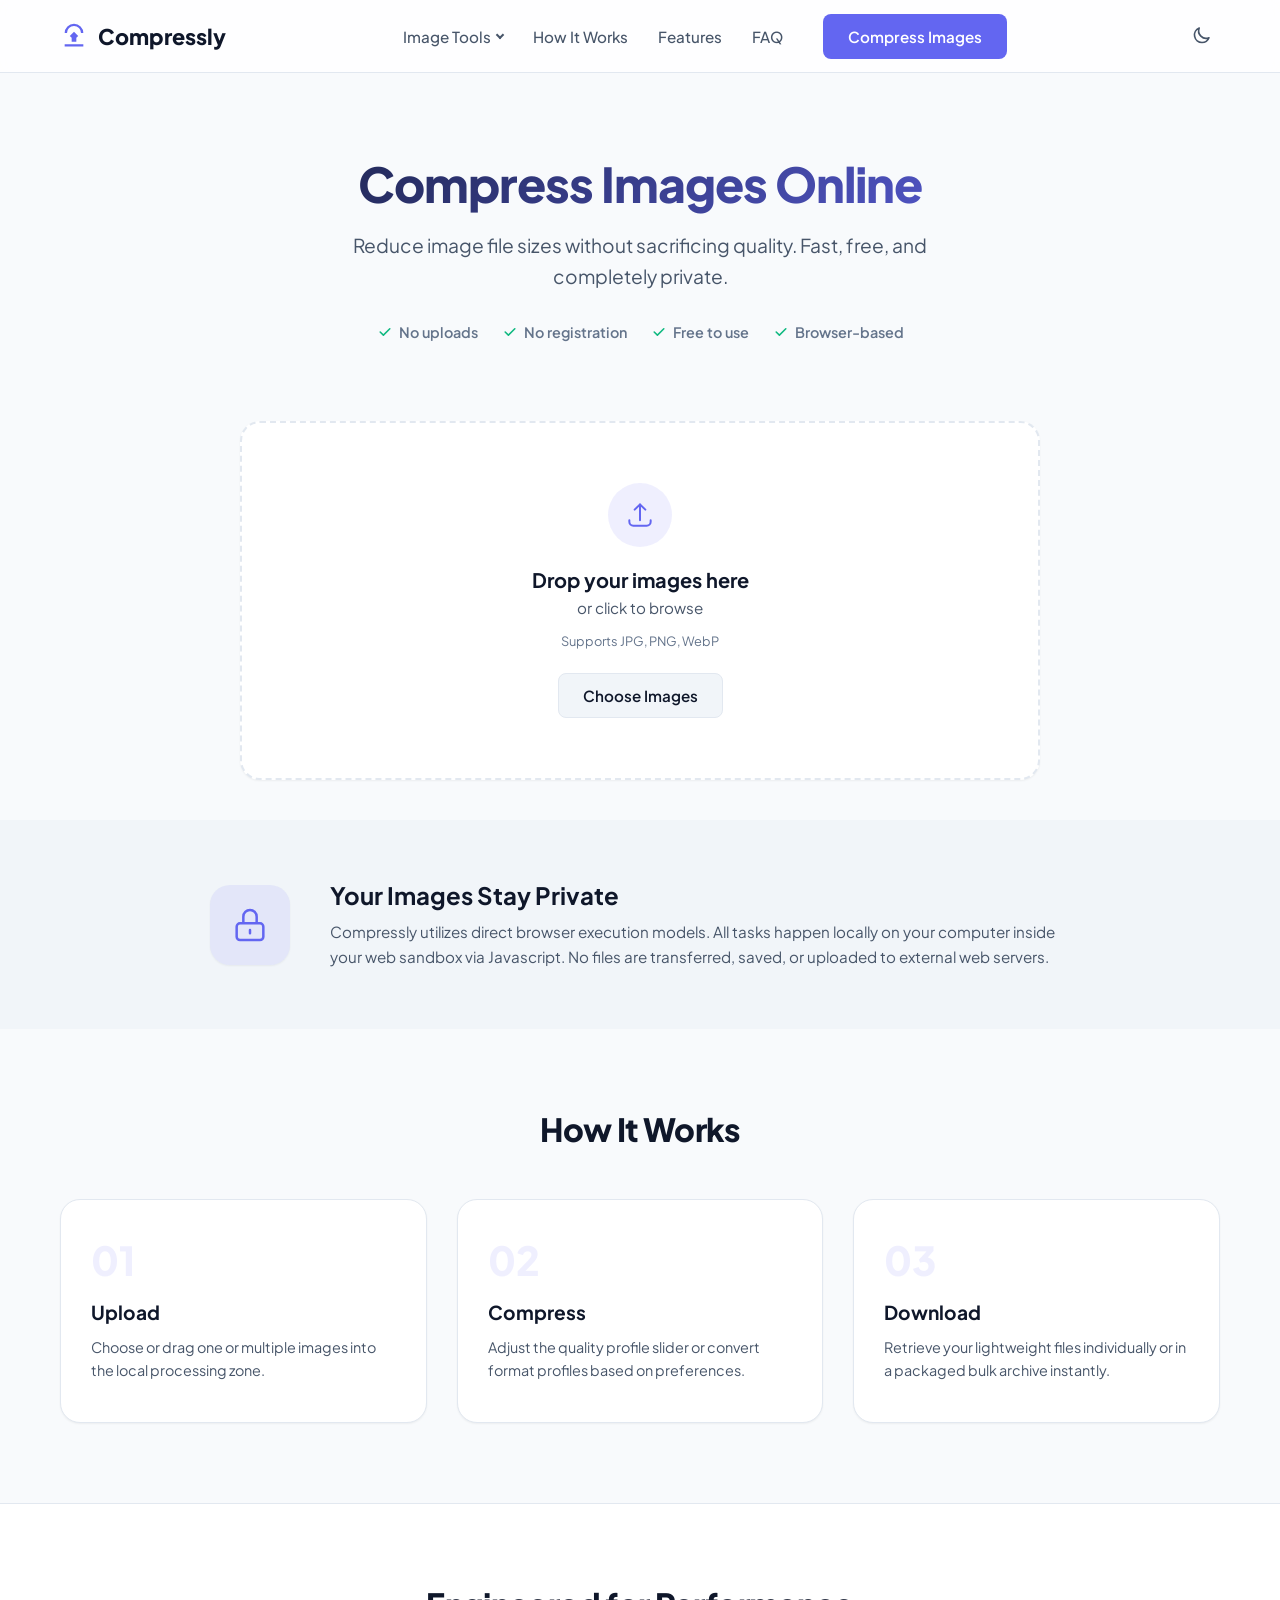
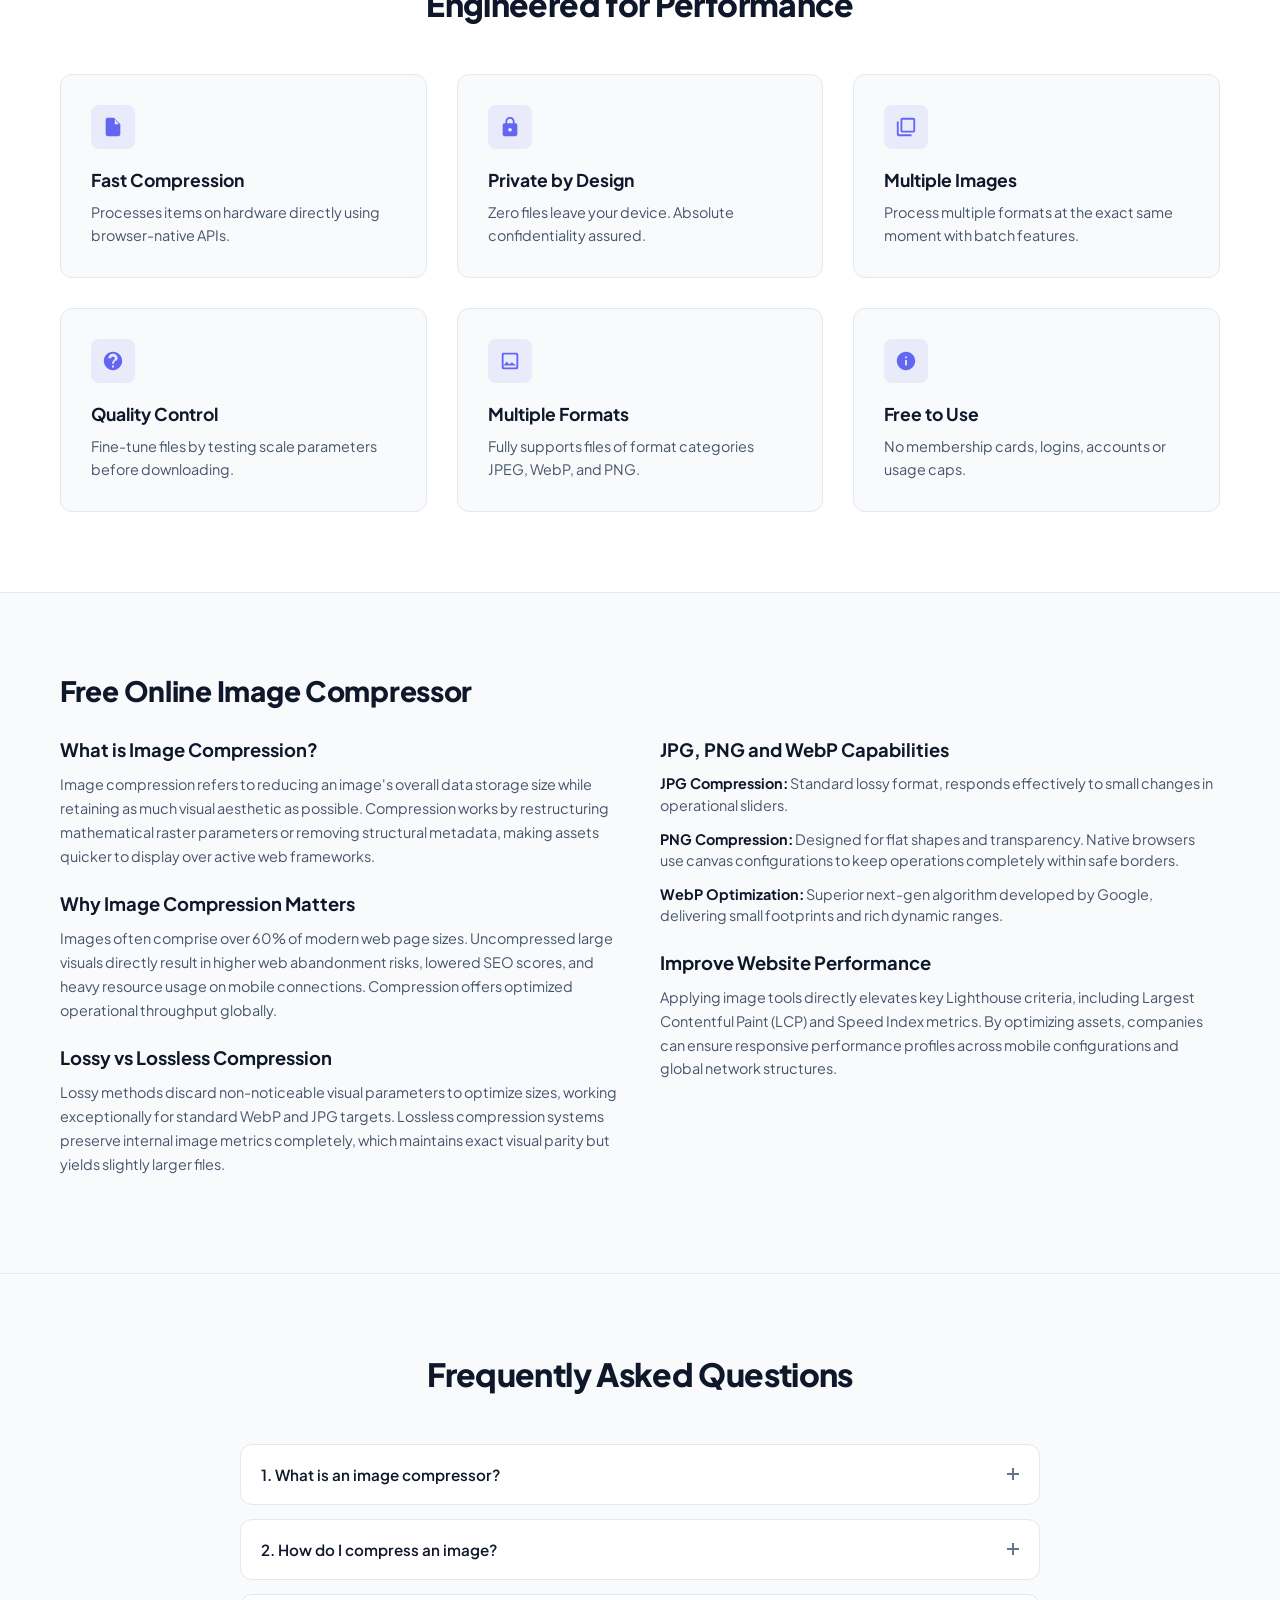
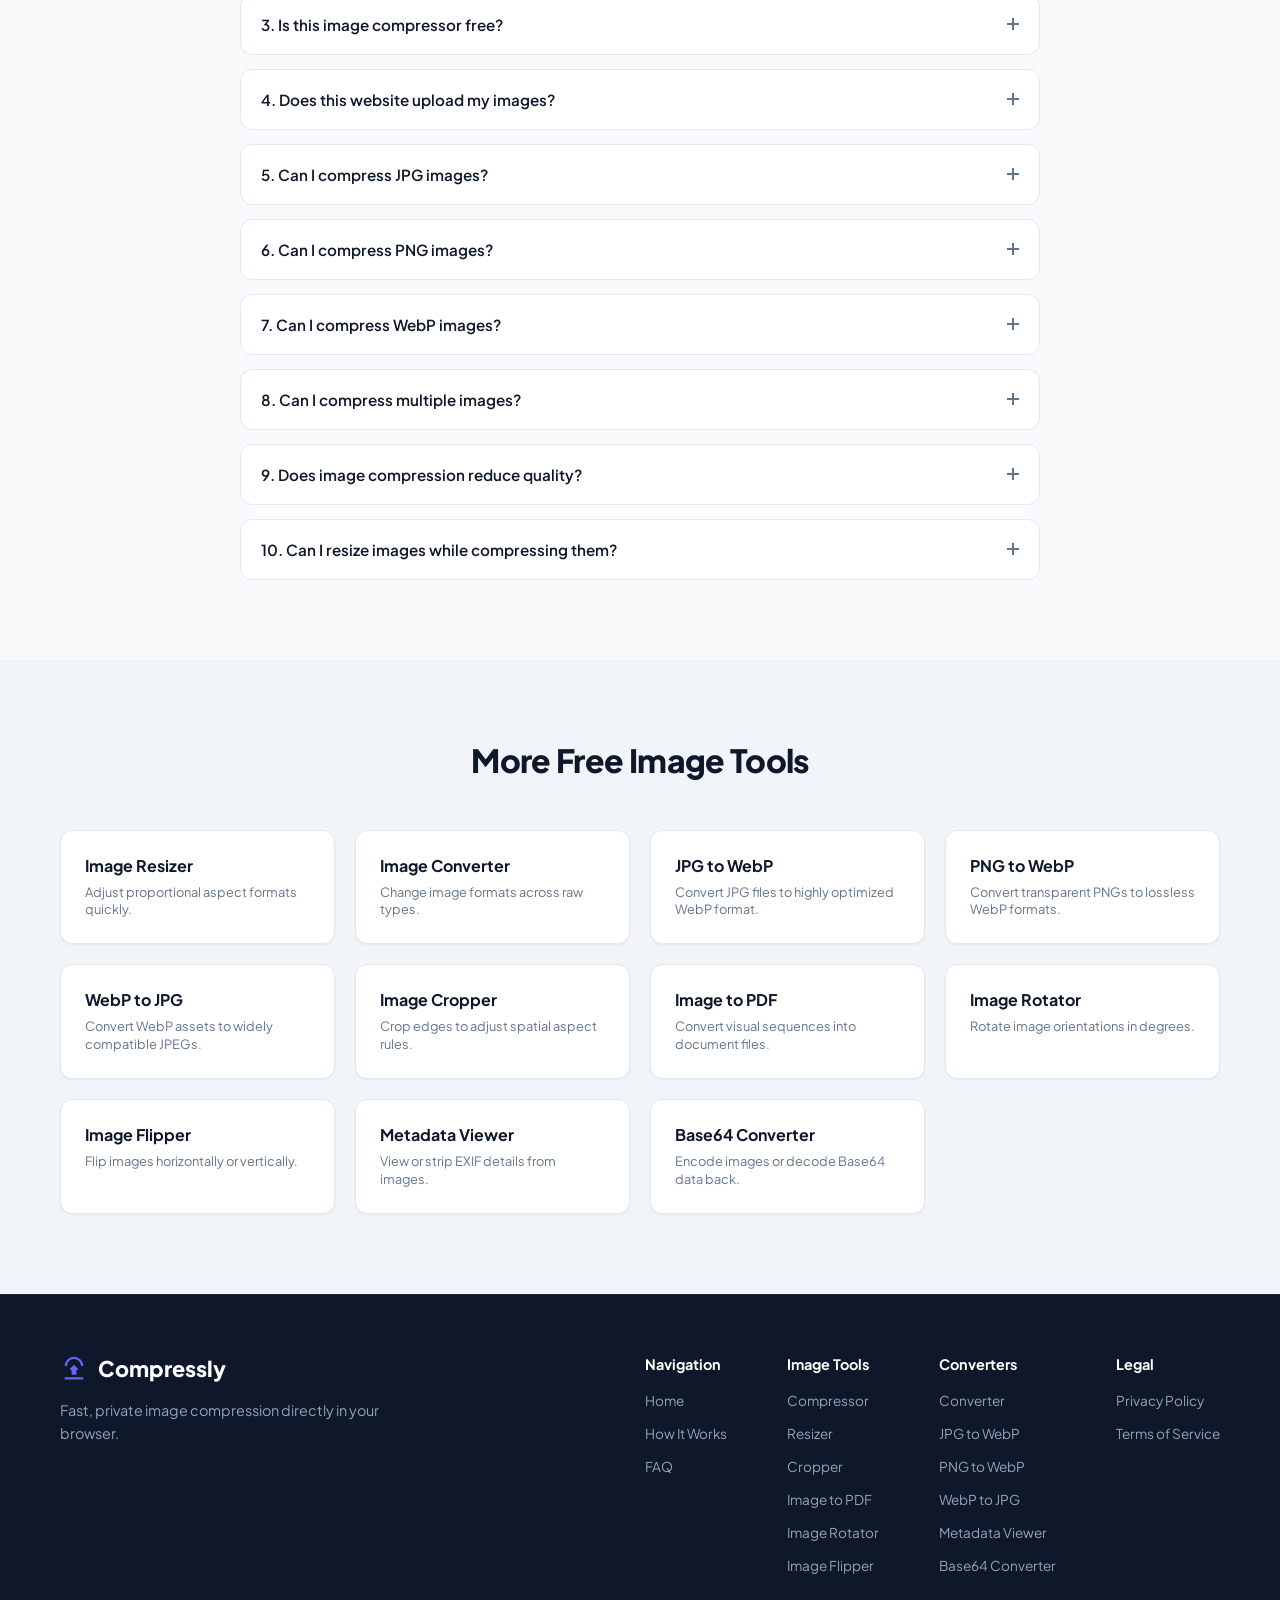
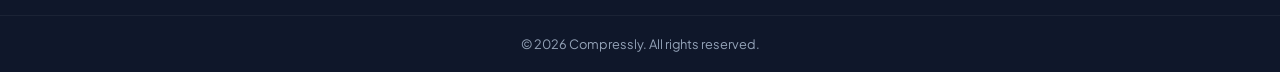
==== commit 1f2e1c3f: "Add files via upload" ====
--- a/index.html
+++ b/index.html
@@ -6,24 +6,32 @@
   <title>Image Compressor - Compress Images Online Free | Compressly</title>
   <meta name="description" content="Compress JPG, PNG and WebP images online for free. Reduce image file size while maintaining quality. Fast, private and browser-based.">
   
-  <!-- Canonical URL Placeholder -->
-  <link rel="canonical" href="https://compressly.example.com/">
+  <!-- Canonical URL -->
+  <link rel="canonical" href="https://compressly.vercel.app/">
   
-  <!-- Favicon References (Standard System Icons) -->
-  <link rel="icon" type="image/svg+xml" href="data:image/svg+xml,%3Csvg xmlns='http://www.w3.org/2000/svg' viewBox='0 0 24 24' fill='%236366f1'%3E%3Cpath d='M4 19h16v2H4zm10-5.59L15.59 12 12 8.41 8.41 12 10 13.59V17h4zm-2-12a8 8 0 00-8 8h2a6 6 0 1112 0h2a8 8 0 00-8-8z'/%3E%3C/svg%3E">
+  <!-- Favicon References -->
+  <link rel="icon" type="image/x-icon" href="favicon.ico">
+  <link rel="icon" type="image/png" sizes="16x16" href="favicon-16x16.png">
+  <link rel="icon" type="image/png" sizes="32x32" href="favicon-32x32.png">
+  <link rel="apple-touch-icon" sizes="180x180" href="apple-touch-icon.png">
+  
+  <!-- PWA Manifest -->
+  <link rel="manifest" href="site.webmanifest">
   
   <!-- Open Graph / Facebook -->
   <meta property="og:type" content="website">
-  <meta property="og:url" content="https://compressly.example.com/">
+  <meta property="og:url" content="https://compressly.vercel.app/">
   <meta property="og:title" content="Image Compressor - Compress Images Online Free | Compressly">
   <meta property="og:description" content="Compress JPG, PNG and WebP images online for free. Reduce image file size while maintaining quality. Fast, private and browser-based.">
-  <meta property="og:image" content="data:image/svg+xml,%3Csvg xmlns='http://www.w3.org/2000/svg' width='1200' height='630' viewBox='0 0 1200 630'%3E%3Crect width='100%25' height='100%25' fill='%230f172a'/%3E%3Ctext x='50%25' y='50%25' dominant-baseline='middle' text-anchor='middle' fill='%236366f1' font-family='sans-serif' font-size='64' font-weight='bold'%3ECompressly%3C/text%3E%3C/svg%3E">
+  <meta property="og:image" content="https://compressly.vercel.app/og-image.png">
 
   <!-- Twitter -->
   <meta property="twitter:card" content="summary_large_image">
-  <meta property="twitter:url" content="https://compressly.example.com/">
+  <meta property="twitter:url" content="https://compressly.vercel.app/">
   <meta property="twitter:title" content="Image Compressor - Compress Images Online Free | Compressly">
   <meta property="twitter:description" content="Compress JPG, PNG and WebP images online for free. Reduce image file size while maintaining quality. Fast, private and browser-based.">
+  <meta name="twitter:image" content="https://compressly.vercel.app/og-image.png">
+  <meta property="twitter:image" content="https://compressly.vercel.app/og-image.png">
   
   <meta name="theme-color" content="#6366f1">
 
@@ -42,16 +50,29 @@
   <script type="application/ld+json">
   {
     "@context": "https://schema.org",
-    "@type": "SoftwareApplication",
-    "name": "Compressly",
-    "operatingSystem": "All",
-    "applicationCategory": "MultimediaApplication",
-    "offers": {
-      "@type": "Offer",
-      "price": "0",
-      "priceCurrency": "USD"
-    },
-    "description": "Compress JPG, PNG and WebP images online for free. Reduce image file size while maintaining quality. Fast, private and browser-based image compressor."
+    "@graph": [
+      {
+        "@type": "WebSite",
+        "@id": "https://compressly.vercel.app/#website",
+        "url": "https://compressly.vercel.app/",
+        "name": "Compressly",
+        "description": "Compress JPG, PNG and WebP images online for free. Reduce image file size while maintaining quality.",
+        "inLanguage": "en"
+      },
+      {
+        "@type": "SoftwareApplication",
+        "@id": "https://compressly.vercel.app/#software",
+        "name": "Compressly",
+        "operatingSystem": "All",
+        "applicationCategory": "MultimediaApplication",
+        "offers": {
+          "@type": "Offer",
+          "price": "0",
+          "priceCurrency": "USD"
+        },
+        "description": "Compress JPG, PNG and WebP images online for free. Reduce image file size while maintaining quality. Fast, private and browser-based image compressor."
+      }
+    ]
   }
   </script>
 </head>
@@ -69,6 +90,20 @@
 
       <nav class="nav" id="navMenu">
         <ul class="nav-list">
+          <li class="dropdown">
+            <a href="#" class="nav-link dropdown-toggle" id="toolsDropdownToggle" aria-haspopup="true" aria-expanded="false">Image Tools <span class="chevron"></span></a>
+            <ul class="dropdown-menu" aria-labelledby="toolsDropdownToggle">
+              <li><a href="index.html">Image Compressor</a></li>
+              <li><a href="image-resizer.html">Image Resizer</a></li>
+              <li><a href="image-cropper.html">Image Cropper</a></li>
+              <li><a href="image-converter.html">Image Converter</a></li>
+              <li><a href="image-to-pdf.html">Image to PDF</a></li>
+              <li><a href="image-rotator.html">Image Rotator</a></li>
+              <li><a href="image-flipper.html">Image Flipper</a></li>
+              <li><a href="image-metadata-viewer.html">Metadata Viewer</a></li>
+              <li><a href="base64-image-converter.html">Base64 Converter</a></li>
+            </ul>
+          </li>
           <li><a href="#how-it-works" class="nav-link">How It Works</a></li>
           <li><a href="#features" class="nav-link">Features</a></li>
           <li><a href="#faq" class="nav-link">FAQ</a></li>
@@ -510,33 +545,49 @@
       <div class="container">
         <h2 class="section-title text-center">More Free Image Tools</h2>
         <div class="tools-grid">
-          <a href="/image-resizer.html" class="tool-card disabled-link">
+          <a href="image-resizer.html" class="tool-card">
             <h4>Image Resizer</h4>
             <p>Adjust proportional aspect formats quickly.</p>
           </a>
-          <a href="/image-converter.html" class="tool-card disabled-link">
+          <a href="image-converter.html" class="tool-card">
             <h4>Image Converter</h4>
             <p>Change image formats across raw types.</p>
           </a>
-          <a href="/jpg-to-webp.html" class="tool-card disabled-link">
+          <a href="jpg-to-webp.html" class="tool-card">
             <h4>JPG to WebP</h4>
             <p>Convert JPG files to highly optimized WebP format.</p>
           </a>
-          <a href="/png-to-webp.html" class="tool-card disabled-link">
+          <a href="png-to-webp.html" class="tool-card">
             <h4>PNG to WebP</h4>
             <p>Convert transparent PNGs to lossless WebP formats.</p>
           </a>
-          <a href="/webp-to-jpg.html" class="tool-card disabled-link">
+          <a href="webp-to-jpg.html" class="tool-card">
             <h4>WebP to JPG</h4>
             <p>Convert WebP assets to widely compatible JPEGs.</p>
           </a>
-          <a href="/image-cropper.html" class="tool-card disabled-link">
+          <a href="image-cropper.html" class="tool-card">
             <h4>Image Cropper</h4>
             <p>Crop edges to adjust spatial aspect rules.</p>
           </a>
-          <a href="/image-to-pdf.html" class="tool-card disabled-link">
+          <a href="image-to-pdf.html" class="tool-card">
             <h4>Image to PDF</h4>
             <p>Convert visual sequences into document files.</p>
+          </a>
+          <a href="image-rotator.html" class="tool-card">
+            <h4>Image Rotator</h4>
+            <p>Rotate image orientations in degrees.</p>
+          </a>
+          <a href="image-flipper.html" class="tool-card">
+            <h4>Image Flipper</h4>
+            <p>Flip images horizontally or vertically.</p>
+          </a>
+          <a href="image-metadata-viewer.html" class="tool-card">
+            <h4>Metadata Viewer</h4>
+            <p>View or strip EXIF details from images.</p>
+          </a>
+          <a href="base64-image-converter.html" class="tool-card">
+            <h4>Base64 Converter</h4>
+            <p>Encode images or decode Base64 data back.</p>
           </a>
         </div>
       </div>
@@ -559,9 +610,27 @@
       <div class="footer-links">
         <ul class="footer-list">
           <li><strong>Navigation</strong></li>
-          <li><a href="#" class="footer-link">Home</a></li>
-          <li><a href="#how-it-works" class="footer-link">How It Works</a></li>
-          <li><a href="#faq" class="footer-link">FAQ</a></li>
+          <li><a href="index.html" class="footer-link">Home</a></li>
+          <li><a href="index.html#how-it-works" class="footer-link">How It Works</a></li>
+          <li><a href="index.html#faq" class="footer-link">FAQ</a></li>
+        </ul>
+        <ul class="footer-list">
+          <li><strong>Image Tools</strong></li>
+          <li><a href="index.html" class="footer-link">Compressor</a></li>
+          <li><a href="image-resizer.html" class="footer-link">Resizer</a></li>
+          <li><a href="image-cropper.html" class="footer-link">Cropper</a></li>
+          <li><a href="image-to-pdf.html" class="footer-link">Image to PDF</a></li>
+          <li><a href="image-rotator.html" class="footer-link">Image Rotator</a></li>
+          <li><a href="image-flipper.html" class="footer-link">Image Flipper</a></li>
+        </ul>
+        <ul class="footer-list">
+          <li><strong>Converters</strong></li>
+          <li><a href="image-converter.html" class="footer-link">Converter</a></li>
+          <li><a href="jpg-to-webp.html" class="footer-link">JPG to WebP</a></li>
+          <li><a href="png-to-webp.html" class="footer-link">PNG to WebP</a></li>
+          <li><a href="webp-to-jpg.html" class="footer-link">WebP to JPG</a></li>
+          <li><a href="image-metadata-viewer.html" class="footer-link">Metadata Viewer</a></li>
+          <li><a href="base64-image-converter.html" class="footer-link">Base64 Converter</a></li>
         </ul>
         <ul class="footer-list">
           <li><strong>Legal</strong></li>
--- a/style.css
+++ b/style.css
@@ -1435,6 +1435,351 @@
   padding-top: 20px;
   text-align: center;
   font-size: 0.8rem;
+}
+
+/* Global utility class for hiding elements */
+.hidden {
+  display: none !important;
+}
+
+/* ==========================================================================
+   DROPDOWNS & NEW COMPONENT STYLES
+   ========================================================================== */
+
+/* Navigation Dropdown styling */
+.nav-list .dropdown {
+  position: relative;
+}
+
+.dropdown-toggle {
+  display: inline-flex;
+  align-items: center;
+  gap: 6px;
+}
+
+.dropdown-toggle .chevron {
+  width: 6px;
+  height: 6px;
+  border-right: 2px solid currentColor;
+  border-bottom: 2px solid currentColor;
+  transform: translateY(-1px) rotate(45deg);
+  transition: transform 0.2s ease;
+}
+
+/* Show dropdown menu on hover for desktop */
+@media (min-width: 769px) {
+  .dropdown-menu {
+    position: absolute;
+    top: 100%;
+    left: 50%;
+    transform: translateX(-50%) translateY(10px);
+    background-color: var(--bg-secondary);
+    border: 1px solid var(--border-color);
+    border-radius: var(--radius-md);
+    box-shadow: var(--shadow-lg);
+    padding: 10px 0;
+    min-width: 200px;
+    opacity: 0;
+    visibility: hidden;
+    transition: opacity 0.2s ease, transform 0.2s ease, visibility 0.2s;
+    z-index: 1000;
+  }
+
+  .nav-list .dropdown:hover .dropdown-menu,
+  .nav-list .dropdown:focus-within .dropdown-menu {
+    opacity: 1;
+    visibility: visible;
+    transform: translateX(-50%) translateY(0);
+  }
+
+  .dropdown-menu a {
+    display: block;
+    padding: 10px 20px;
+    font-size: 0.9rem;
+    font-weight: 500;
+    color: var(--text-secondary);
+    text-align: left;
+    transition: var(--transition-smooth);
+  }
+
+  .dropdown-menu a:hover {
+    background-color: var(--bg-accent);
+    color: var(--primary-color);
+  }
+}
+
+/* Mobile dropdown styles (nested inside nav menu) */
+@media (max-width: 768px) {
+  .nav-list .dropdown {
+    width: 100%;
+    text-align: center;
+  }
+
+  .dropdown-menu {
+    display: none;
+    background-color: var(--bg-accent);
+    border-radius: var(--radius-sm);
+    margin-top: 10px;
+    padding: 8px 0;
+    width: 100%;
+  }
+
+  .dropdown.active .dropdown-menu {
+    display: block;
+  }
+
+  .dropdown-menu a {
+    display: block;
+    padding: 10px 20px;
+    font-size: 0.95rem;
+    font-weight: 600;
+    color: var(--text-secondary);
+  }
+}
+
+/* Metadata Viewer styling */
+.metadata-table-wrapper {
+  margin-top: 30px;
+  background-color: var(--bg-secondary);
+  border: 1px solid var(--border-color);
+  border-radius: var(--radius-lg);
+  overflow: hidden;
+  box-shadow: var(--shadow-sm);
+}
+
+.metadata-table {
+  width: 100%;
+  border-collapse: collapse;
+  text-align: left;
+}
+
+.metadata-table th, .metadata-table td {
+  padding: 14px 20px;
+  font-size: 0.9rem;
+  border-bottom: 1px solid var(--border-color);
+}
+
+.metadata-table th {
+  background-color: var(--bg-accent);
+  font-weight: 700;
+  color: var(--text-primary);
+  width: 30%;
+}
+
+.metadata-table td {
+  color: var(--text-secondary);
+}
+
+.metadata-table tr:last-child th,
+.metadata-table tr:last-child td {
+  border-bottom: none;
+}
+
+.metadata-table tr:nth-child(even) td {
+  background-color: rgba(0, 0, 0, 0.01);
+}
+[data-theme="dark"] .metadata-table tr:nth-child(even) td {
+  background-color: rgba(255, 255, 255, 0.01);
+}
+
+/* Base64 Converter Split Layout */
+.base64-container {
+  display: grid;
+  grid-template-columns: 1fr 1fr;
+  gap: 30px;
+  margin-top: 30px;
+}
+
+.base64-card {
+  background-color: var(--bg-secondary);
+  border: 1px solid var(--border-color);
+  border-radius: var(--radius-lg);
+  padding: 24px;
+  box-shadow: var(--shadow-sm);
+  display: flex;
+  flex-direction: column;
+  gap: 16px;
+}
+
+.base64-textarea {
+  width: 100%;
+  height: 200px;
+  border: 1px solid var(--border-color);
+  border-radius: var(--radius-sm);
+  background-color: var(--bg-primary);
+  color: var(--text-primary);
+  font-family: monospace;
+  font-size: 0.85rem;
+  padding: 12px;
+  resize: vertical;
+  outline: none;
+  transition: var(--transition-smooth);
+}
+
+.base64-textarea:focus {
+  border-color: var(--primary-color);
+}
+
+.base64-actions {
+  display: flex;
+  justify-content: flex-end;
+  gap: 12px;
+}
+
+.base64-preview {
+  width: 100%;
+  min-height: 200px;
+  background-color: var(--bg-primary);
+  border: 1px solid var(--border-color);
+  border-radius: var(--radius-sm);
+  display: flex;
+  align-items: center;
+  justify-content: center;
+  padding: 20px;
+  overflow: auto;
+}
+
+.base64-preview img {
+  max-width: 100%;
+  max-height: 250px;
+  box-shadow: var(--shadow-md);
+  border-radius: var(--radius-sm);
+}
+
+.tab-buttons {
+  display: flex;
+  gap: 10px;
+  border-bottom: 2px solid var(--border-color);
+  padding-bottom: 8px;
+}
+
+.tab-btn {
+  background: none;
+  border: none;
+  font-family: inherit;
+  font-size: 0.95rem;
+  font-weight: 600;
+  color: var(--text-muted);
+  cursor: pointer;
+  padding: 8px 16px;
+  border-radius: var(--radius-sm);
+  transition: var(--transition-smooth);
+}
+
+.tab-btn:hover {
+  color: var(--primary-color);
+  background-color: var(--primary-light);
+}
+
+.tab-btn.active {
+  color: #ffffff;
+  background-color: var(--primary-color);
+}
+
+/* PDF sorting queue list styling */
+.pdf-item-actions {
+  display: flex;
+  align-items: center;
+  gap: 8px;
+}
+
+.btn-arrow {
+  background: none;
+  border: 1px solid var(--border-color);
+  border-radius: var(--radius-sm);
+  color: var(--text-secondary);
+  cursor: pointer;
+  width: 28px;
+  height: 28px;
+  display: flex;
+  align-items: center;
+  justify-content: center;
+  transition: var(--transition-smooth);
+}
+
+.btn-arrow:hover {
+  background-color: var(--bg-accent);
+  border-color: var(--border-hover);
+  color: var(--primary-color);
+}
+
+.btn-arrow svg {
+  width: 14px;
+  height: 14px;
+}
+
+.btn-arrow:disabled {
+  opacity: 0.3;
+  cursor: not-allowed;
+  pointer-events: none;
+}
+
+/* Cropper Styling */
+.cropper-wrapper {
+  background-color: var(--bg-secondary);
+  border: 1px solid var(--border-color);
+  border-radius: var(--radius-lg);
+  padding: 24px;
+  box-shadow: var(--shadow-md);
+}
+
+.cropper-container-box {
+  width: 100%;
+  max-height: 500px;
+  background-color: var(--bg-darker);
+  border-radius: var(--radius-sm);
+  overflow: hidden;
+  margin-bottom: 20px;
+}
+
+.cropper-container-box img {
+  max-width: 100%;
+  display: block;
+}
+
+.crop-preset-grid {
+  display: grid;
+  grid-template-columns: repeat(4, 1fr);
+  gap: 10px;
+  margin-bottom: 20px;
+}
+
+.crop-btn-active {
+  background-color: var(--primary-color) !important;
+  color: #ffffff !important;
+}
+
+/* Edit Controls (Rotator/Flipper adjustments) */
+.edit-actions-row {
+  display: flex;
+  gap: 12px;
+  margin-top: 15px;
+}
+
+.edit-preview-box {
+  width: 100%;
+  min-height: 350px;
+  background-color: var(--bg-darker);
+  border-radius: var(--radius-md);
+  display: flex;
+  align-items: center;
+  justify-content: center;
+  padding: 20px;
+}
+
+.edit-preview-box img {
+  max-width: 100%;
+  max-height: 400px;
+  box-shadow: var(--shadow-lg);
+  border-radius: var(--radius-sm);
+  transition: transform 0.3s ease;
+}
+
+@media (max-width: 768px) {
+  .base64-container {
+    grid-template-columns: 1fr;
+    gap: 20px;
+  }
 }
 
 /* ==========================================================================
